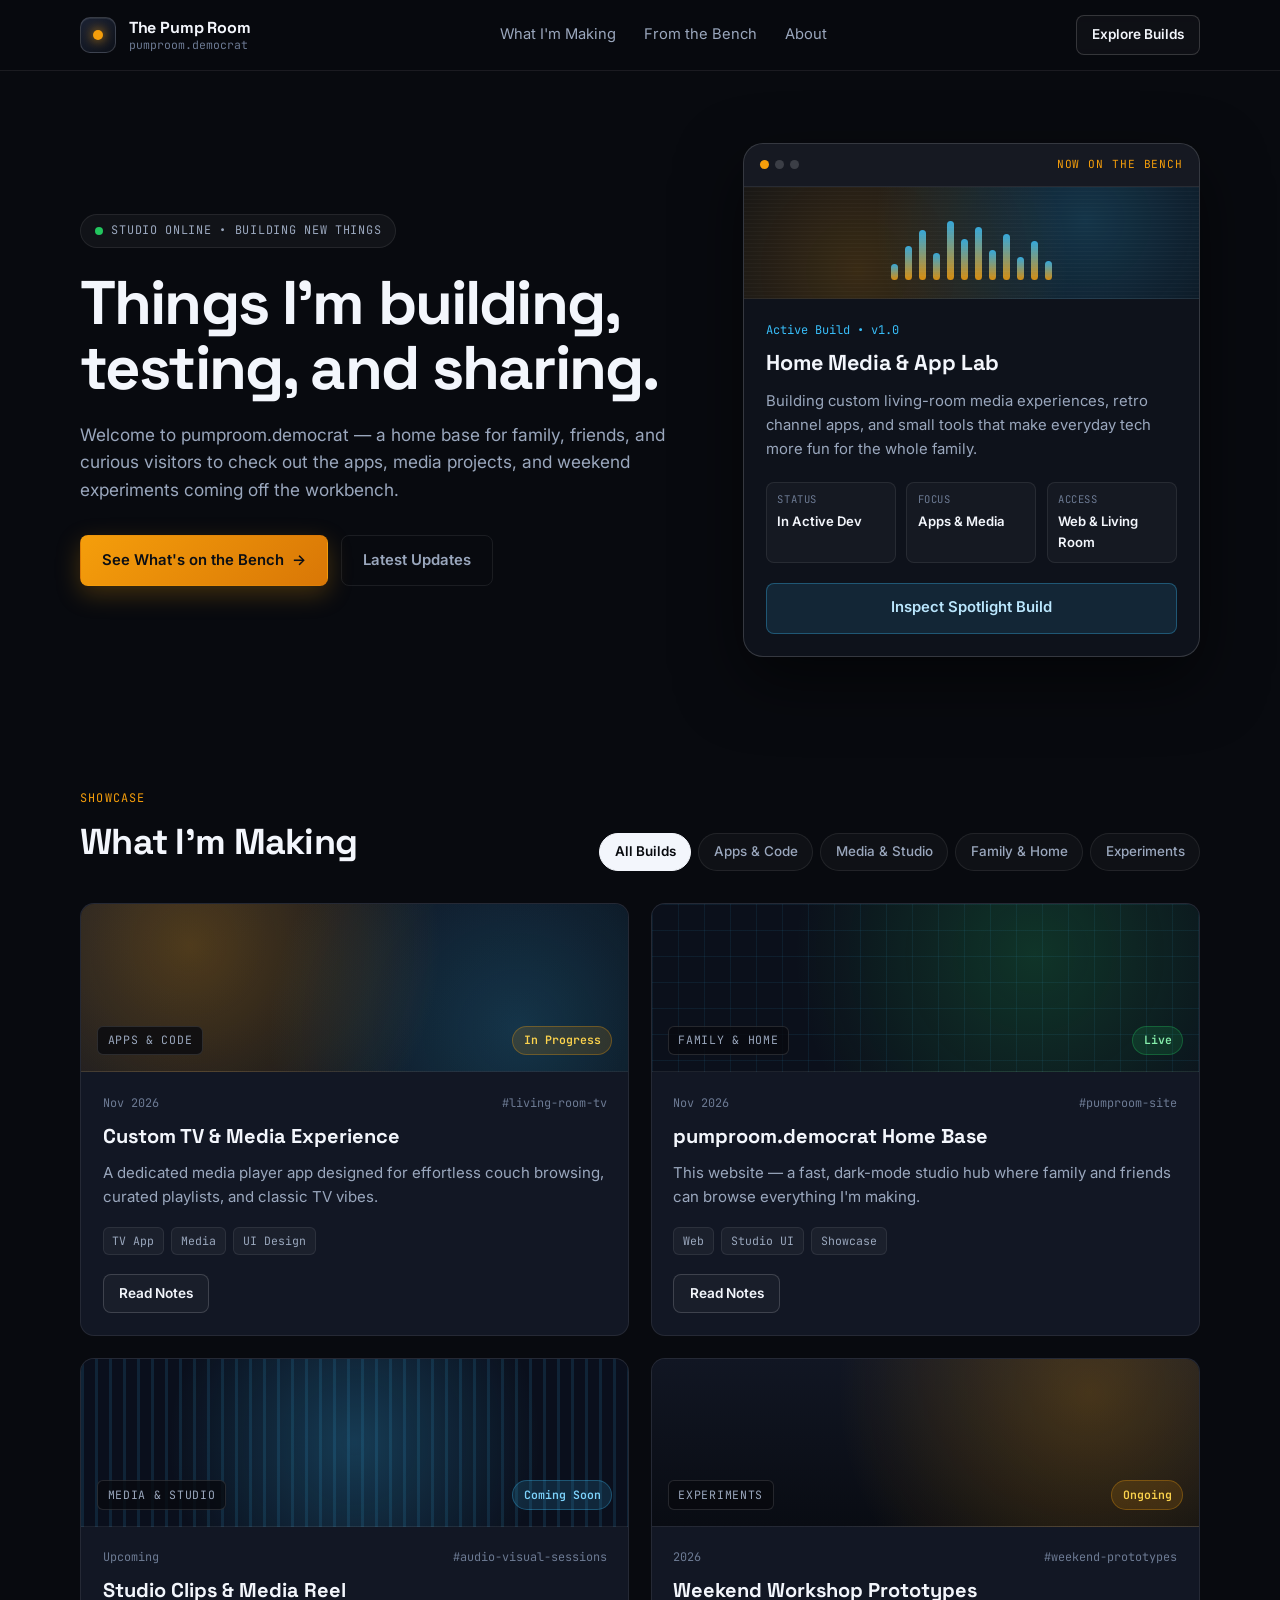
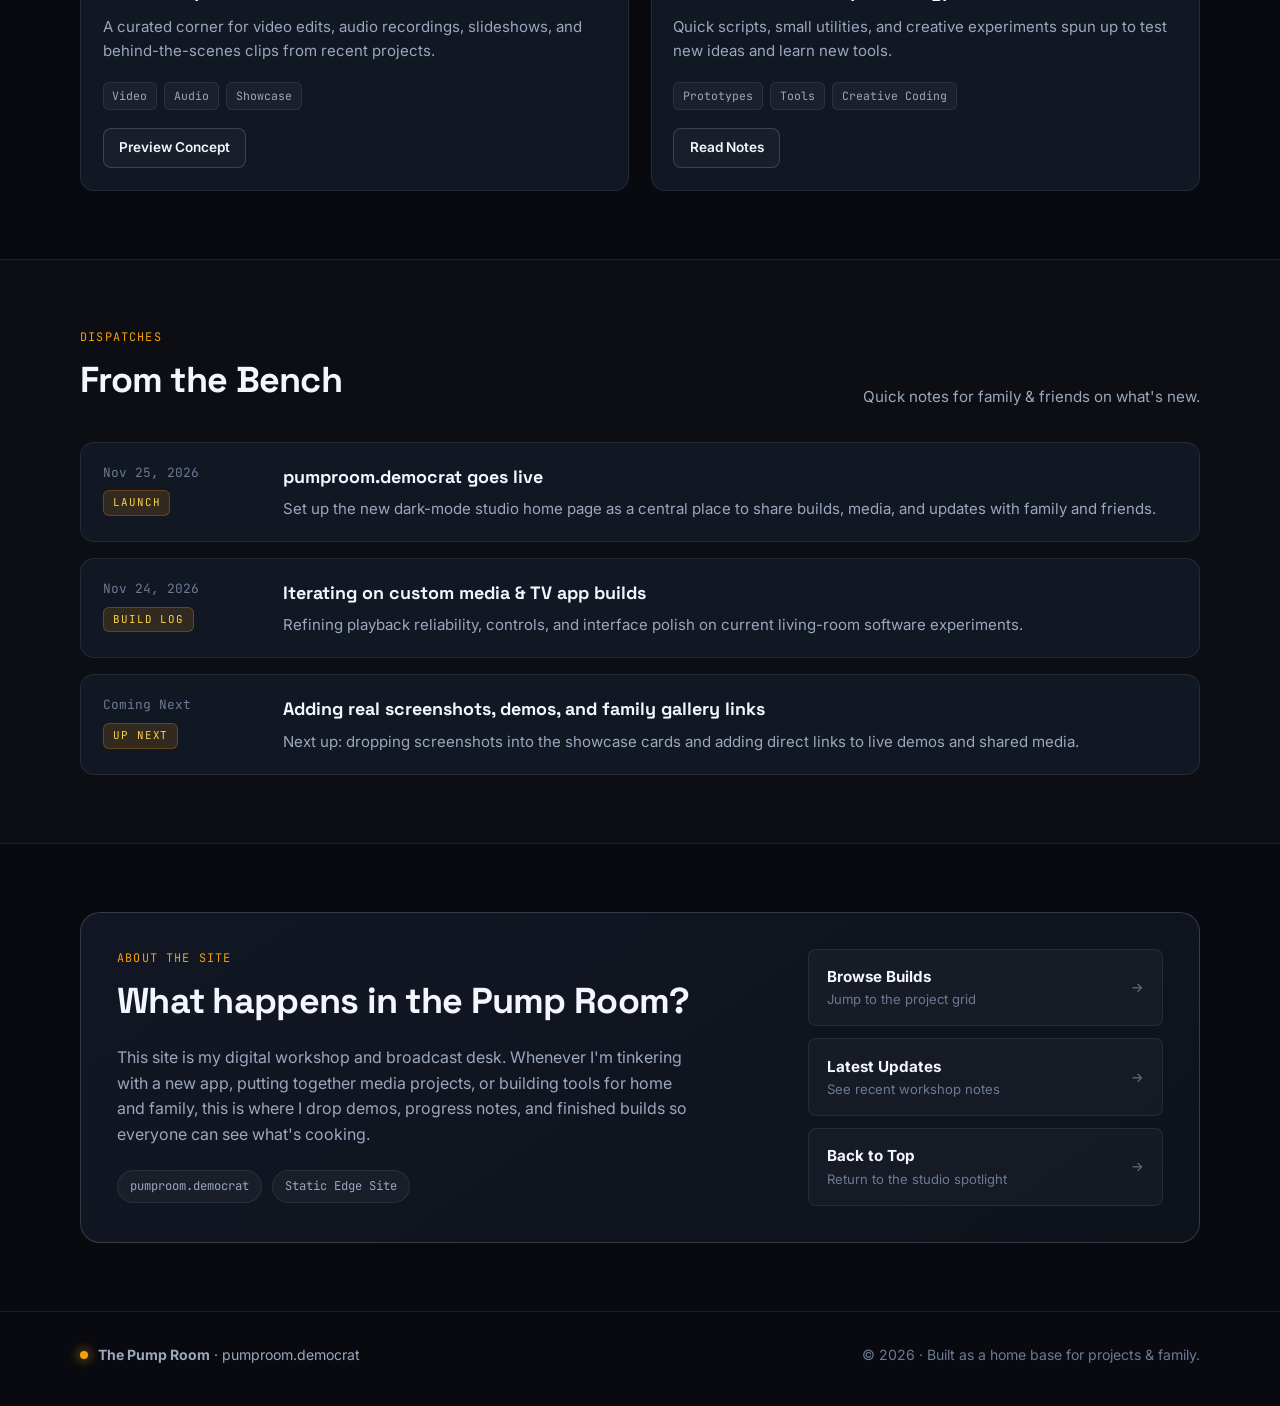
==== index.html @ ece911df "Initial Pump Room studio homepage" ====
<!DOCTYPE html>
<html lang="en">
<head>
  <meta charset="UTF-8" />
  <meta name="viewport" content="width=device-width, initial-scale=1.0" />
  <title>The Pump Room — pumproom.democrat</title>
  <meta
    name="description"
    content="Welcome to pumproom.democrat — a dark-mode studio hub for family, friends, and visitors to see the apps, media, and projects I'm building."
  />
  <meta property="og:title" content="The Pump Room — pumproom.democrat" />
  <meta
    property="og:description"
    content="Things I'm building, testing, and sharing — apps, media, and experiments off the workbench."
  />
  <meta property="og:type" content="website" />
  <meta property="og:url" content="https://pumproom.democrat" />
  <meta name="theme-color" content="#090b10" />
  <link rel="icon" type="image/svg+xml" href="./favicon.svg" />
  <link rel="preconnect" href="https://fonts.googleapis.com" />
  <link rel="preconnect" href="https://fonts.gstatic.com" crossorigin />
  <link
    href="https://fonts.googleapis.com/css2?family=Inter:wght@400;500;600;700&family=JetBrains+Mono:wght@400;500;600&family=Space+Grotesk:wght@500;600;700&display=swap"
    rel="stylesheet"
  />
  <link rel="stylesheet" href="./styles.css" />
</head>
<body>
  <!-- Subtle ambient studio lighting -->
  <div class="studio-backdrop" aria-hidden="true">
    <div class="glow glow-amber"></div>
    <div class="glow glow-cyan"></div>
    <div class="grid-overlay"></div>
  </div>

  <!-- Top Navigation -->
  <header class="site-header">
    <div class="container nav-inner">
      <a href="#top" class="brand-lockup" aria-label="The Pump Room Home">
        <span class="brand-mark" aria-hidden="true">
          <span class="live-dot"></span>
        </span>
        <span class="brand-text">
          <span class="brand-name" id="nav-brand-name">The Pump Room</span>
          <span class="brand-domain" id="nav-brand-domain">pumproom.democrat</span>
        </span>
      </a>

      <nav class="nav-links" aria-label="Primary Navigation">
        <a href="#work">What I'm Making</a>
        <a href="#updates">From the Bench</a>
        <a href="#about">About</a>
      </nav>

      <a href="#work" class="btn btn-sm btn-outline nav-cta">Explore Builds</a>
    </div>
  </header>

  <main id="top">
    <!-- Hero Section -->
    <section class="hero">
      <div class="container hero-grid">
        <div class="hero-copy">
          <div class="status-pill">
            <span class="pulse-dot" aria-hidden="true"></span>
            <span id="hero-status">STUDIO ONLINE • BUILDING NEW THINGS</span>
          </div>

          <h1 class="hero-title" id="hero-title">
            Things I'm building, testing, and sharing.
          </h1>

          <p class="hero-description" id="hero-description">
            Welcome to pumproom.democrat — a home base for family, friends, and curious visitors
            to check out the apps, media projects, and weekend experiments coming off the workbench.
          </p>

          <div class="hero-actions">
            <a href="#work" class="btn btn-primary">
              <span>See What's on the Bench</span>
              <span aria-hidden="true">→</span>
            </a>
            <a href="#updates" class="btn btn-ghost">Latest Updates</a>
          </div>
        </div>

        <!-- Studio Monitor Spotlight Card -->
        <aside class="studio-monitor" aria-label="Featured Project Spotlight">
          <div class="monitor-bar">
            <div class="monitor-lights" aria-hidden="true">
              <span></span><span></span><span></span>
            </div>
            <span class="monitor-badge" id="featured-badge">NOW ON THE BENCH</span>
          </div>

          <div class="monitor-screen">
            <div class="screen-visual" aria-hidden="true">
              <div class="eq-bars">
                <span></span><span></span><span></span><span></span>
                <span></span><span></span><span></span><span></span>
                <span></span><span></span><span></span><span></span>
              </div>
              <div class="scanline"></div>
            </div>

            <div class="monitor-body">
              <p class="monitor-kicker" id="featured-subtitle">Active Build • v1.0</p>
              <h2 class="monitor-title" id="featured-title">Home Media &amp; App Lab</h2>
              <p class="monitor-summary" id="featured-summary">
                Building custom living-room media experiences, retro channel apps, and small tools
                that make everyday tech more fun for the whole family.
              </p>

              <dl class="monitor-metrics" id="featured-metrics"></dl>

              <button type="button" class="btn btn-secondary btn-full" id="featured-open-btn">
                Inspect Spotlight Build
              </button>
            </div>
          </div>
        </aside>
      </div>
    </section>

    <!-- Showcase / Projects Section -->
    <section id="work" class="section">
      <div class="container">
        <div class="section-header">
          <div>
            <p class="section-kicker">SHOWCASE</p>
            <h2 class="section-title">What I'm Making</h2>
          </div>
          <div class="filter-bar" id="category-filters" role="tablist" aria-label="Filter projects by category"></div>
        </div>

        <div class="projects-grid" id="projects-grid" aria-live="polite"></div>
      </div>
    </section>

    <!-- Studio Updates / Broadcast Log -->
    <section id="updates" class="section section-alt">
      <div class="container">
        <div class="section-header">
          <div>
            <p class="section-kicker">DISPATCHES</p>
            <h2 class="section-title">From the Bench</h2>
          </div>
          <p class="section-subcopy">Quick notes for family &amp; friends on what's new.</p>
        </div>

        <div class="updates-list" id="updates-list"></div>
      </div>
    </section>

    <!-- About & Connect Section -->
    <section id="about" class="section">
      <div class="container">
        <div class="about-panel">
          <div class="about-copy">
            <p class="section-kicker">ABOUT THE SITE</p>
            <h2 class="section-title" id="about-heading">What happens in the Pump Room?</h2>
            <p class="about-text" id="about-copy"></p>
            <div class="about-meta">
              <span class="meta-chip" id="about-domain-chip">pumproom.democrat</span>
              <span class="meta-chip" id="about-host-chip">Static Edge Site</span>
            </div>
          </div>

          <div class="about-links" id="about-links"></div>
        </div>
      </div>
    </section>
  </main>

  <!-- Footer -->
  <footer class="site-footer">
    <div class="container footer-inner">
      <div class="footer-brand">
        <span class="live-dot live-dot-sm" aria-hidden="true"></span>
        <span><strong id="footer-brand">The Pump Room</strong> · <span id="footer-domain">pumproom.democrat</span></span>
      </div>
      <p class="footer-note">
        © <span id="current-year">2026</span> · Built as a home base for projects &amp; family.
      </p>
    </div>
  </footer>

  <!-- Project Detail Modal -->
  <div class="modal-backdrop" id="project-modal" hidden>
    <div class="modal-dialog" role="dialog" aria-modal="true" aria-labelledby="modal-title">
      <div class="modal-header">
        <div>
          <span class="modal-category" id="modal-category"></span>
          <h3 class="modal-title" id="modal-title"></h3>
        </div>
        <button type="button" class="modal-close" id="modal-close" aria-label="Close details">
          ✕
        </button>
      </div>
      <div class="modal-visual" id="modal-visual"></div>
      <div class="modal-body">
        <div class="modal-meta-row">
          <span class="status-badge" id="modal-status"></span>
          <span class="modal-date" id="modal-date"></span>
        </div>
        <p class="modal-summary" id="modal-summary"></p>
        <p class="modal-details" id="modal-details"></p>
        <div class="tag-row" id="modal-tags"></div>
        <div class="modal-actions" id="modal-actions"></div>
      </div>
    </div>
  </div>

  <script src="./content.js"></script>
  <script src="./app.js"></script>
</body>
</html>
---- styles.css ----
/* ==========================================================================
   The Pump Room — Dark-Mode Studio & Broadcast Theme
   ========================================================================== */

:root {
  --bg: #080a0f;
  --bg-elevated: #0e121b;
  --bg-card: #121724;
  --bg-card-hover: #171e2f;
  --border: rgba(255, 255, 255, 0.08);
  --border-strong: rgba(255, 255, 255, 0.16);

  --text: #f3f6fc;
  --text-muted: #9aa7bd;
  --text-soft: #6c7a93;

  --amber: #f59e0b;
  --amber-soft: rgba(245, 158, 11, 0.14);
  --cyan: #38bdf8;
  --cyan-soft: rgba(56, 189, 248, 0.14);
  --green: #22c55e;
  --green-soft: rgba(34, 197, 94, 0.14);
  --red: #ef4444;

  --font-display: "Space Grotesk", system-ui, -apple-system, sans-serif;
  --font-body: "Inter", system-ui, -apple-system, sans-serif;
  --font-mono: "JetBrains Mono", ui-monospace, SFMono-Regular, monospace;

  --radius-sm: 8px;
  --radius-md: 14px;
  --radius-lg: 20px;
  --shadow-lg: 0 24px 64px rgba(0, 0, 0, 0.55);
  --container: 1120px;
}

*,
*::before,
*::after {
  box-sizing: border-box;
}

html {
  scroll-behavior: smooth;
  background-color: var(--bg);
  color: var(--text);
}

body {
  margin: 0;
  font-family: var(--font-body);
  font-size: 16px;
  line-height: 1.6;
  background-color: var(--bg);
  color: var(--text);
  overflow-x: hidden;
  -webkit-font-smoothing: antialiased;
}

img {
  max-width: 100%;
  display: block;
}

a {
  color: inherit;
  text-decoration: none;
}

button {
  font: inherit;
  color: inherit;
}

/* Ambient Studio Backdrop */
.studio-backdrop {
  position: fixed;
  inset: 0;
  pointer-events: none;
  z-index: -1;
  overflow: hidden;
}

.glow {
  position: absolute;
  border-radius: 50%;
  filter: blur(110px);
  opacity: 0.22;
}

.glow-amber {
  width: 520px;
  height: 520px;
  top: -160px;
  right: -120px;
  background: radial-gradient(circle, var(--amber), transparent 70%);
}

.glow-cyan {
  width: 480px;
  height: 480px;
  top: 260px;
  left: -180px;
  background: radial-gradient(circle, var(--cyan), transparent 70%);
  opacity: 0.16;
}

.grid-overlay {
  position: absolute;
  inset: 0;
  background-image:
    linear-gradient(rgba(255, 255, 255, 0.025) 1px, transparent 1px),
    linear-gradient(90deg, rgba(255, 255, 255, 0.025) 1px, transparent 1px);
  background-size: 48px 48px;
  mask-image: radial-gradient(ellipse 80% 60% at 50% 10%, #000 40%, transparent 100%);
}

/* Layout */
.container {
  width: min(100% - 2rem, var(--container));
  margin-inline: auto;
}

/* Header */
.site-header {
  position: sticky;
  top: 0;
  z-index: 40;
  background: rgba(8, 10, 15, 0.78);
  backdrop-filter: blur(14px);
  border-bottom: 1px solid var(--border);
}

.nav-inner {
  display: flex;
  align-items: center;
  justify-content: space-between;
  gap: 1.25rem;
  min-height: 70px;
}

.brand-lockup {
  display: inline-flex;
  align-items: center;
  gap: 0.8rem;
}

.brand-mark {
  width: 36px;
  height: 36px;
  border-radius: 10px;
  background: linear-gradient(145deg, #1b2234, #0d111a);
  border: 1px solid var(--border-strong);
  display: grid;
  place-items: center;
  box-shadow: inset 0 1px 0 rgba(255, 255, 255, 0.08);
}

.live-dot {
  width: 10px;
  height: 10px;
  border-radius: 50%;
  background: var(--amber);
  box-shadow: 0 0 12px var(--amber);
}

.live-dot-sm {
  width: 8px;
  height: 8px;
}

.brand-text {
  display: flex;
  flex-direction: column;
  line-height: 1.15;
}

.brand-name {
  font-family: var(--font-display);
  font-weight: 700;
  font-size: 1rem;
  letter-spacing: -0.01em;
}

.brand-domain {
  font-family: var(--font-mono);
  font-size: 0.72rem;
  color: var(--text-soft);
}

.nav-links {
  display: flex;
  align-items: center;
  gap: 1.75rem;
  font-size: 0.92rem;
  color: var(--text-muted);
}

.nav-links a {
  transition: color 0.18s ease;
}

.nav-links a:hover,
.nav-links a:focus-visible {
  color: var(--text);
}

/* Buttons */
.btn {
  display: inline-flex;
  align-items: center;
  justify-content: center;
  gap: 0.5rem;
  padding: 0.78rem 1.3rem;
  border-radius: var(--radius-sm);
  font-weight: 600;
  font-size: 0.93rem;
  border: 1px solid transparent;
  cursor: pointer;
  transition: transform 0.16s ease, background-color 0.18s ease, border-color 0.18s ease, box-shadow 0.18s ease;
}

.btn:hover {
  transform: translateY(-1px);
}

.btn:focus-visible {
  outline: 2px solid var(--cyan);
  outline-offset: 2px;
}

.btn-sm {
  padding: 0.5rem 0.95rem;
  font-size: 0.85rem;
}

.btn-full {
  width: 100%;
}

.btn-primary {
  background: linear-gradient(135deg, #f59e0b, #d97706);
  color: #0b0e14;
  box-shadow: 0 8px 24px rgba(245, 158, 11, 0.25);
}

.btn-primary:hover {
  box-shadow: 0 10px 28px rgba(245, 158, 11, 0.36);
}

.btn-secondary {
  background: rgba(56, 189, 248, 0.12);
  border-color: rgba(56, 189, 248, 0.32);
  color: #bae6fd;
}

.btn-secondary:hover {
  background: rgba(56, 189, 248, 0.2);
}

.btn-outline {
  background: rgba(255, 255, 255, 0.03);
  border-color: var(--border-strong);
  color: var(--text);
}

.btn-outline:hover {
  background: rgba(255, 255, 255, 0.08);
}

.btn-ghost {
  background: transparent;
  border-color: var(--border);
  color: var(--text-muted);
}

.btn-ghost:hover {
  color: var(--text);
  border-color: var(--border-strong);
}

/* Hero Section */
.hero {
  padding: 4.5rem 0 4rem;
}

.hero-grid {
  display: grid;
  grid-template-columns: minmax(0, 1.15fr) minmax(0, 0.85fr);
  gap: 2.75rem;
  align-items: center;
}

.status-pill {
  display: inline-flex;
  align-items: center;
  gap: 0.55rem;
  padding: 0.4rem 0.85rem;
  border-radius: 999px;
  background: rgba(255, 255, 255, 0.04);
  border: 1px solid var(--border);
  font-family: var(--font-mono);
  font-size: 0.74rem;
  letter-spacing: 0.06em;
  color: var(--text-muted);
  margin-bottom: 1.4rem;
}

.pulse-dot {
  width: 8px;
  height: 8px;
  border-radius: 50%;
  background: var(--green);
  box-shadow: 0 0 0 0 rgba(34, 197, 94, 0.65);
  animation: pulse 2.2s infinite;
}

@keyframes pulse {
  0% { box-shadow: 0 0 0 0 rgba(34, 197, 94, 0.65); }
  70% { box-shadow: 0 0 0 8px rgba(34, 197, 94, 0); }
  100% { box-shadow: 0 0 0 0 rgba(34, 197, 94, 0); }
}

.hero-title {
  font-family: var(--font-display);
  font-size: clamp(2.4rem, 5vw, 3.85rem);
  line-height: 1.06;
  letter-spacing: -0.03em;
  margin: 0 0 1.25rem;
}

.hero-description {
  font-size: 1.08rem;
  color: var(--text-muted);
  max-width: 54ch;
  margin: 0 0 2rem;
}

.hero-actions {
  display: flex;
  flex-wrap: wrap;
  gap: 0.85rem;
}

/* Studio Monitor Card */
.studio-monitor {
  background: var(--bg-elevated);
  border: 1px solid var(--border-strong);
  border-radius: var(--radius-lg);
  overflow: hidden;
  box-shadow: var(--shadow-lg);
}

.monitor-bar {
  display: flex;
  align-items: center;
  justify-content: space-between;
  padding: 0.75rem 1rem;
  background: rgba(255, 255, 255, 0.03);
  border-bottom: 1px solid var(--border);
}

.monitor-lights {
  display: flex;
  gap: 0.4rem;
}

.monitor-lights span {
  width: 9px;
  height: 9px;
  border-radius: 50%;
  background: rgba(255, 255, 255, 0.16);
}

.monitor-lights span:first-child {
  background: var(--amber);
}

.monitor-badge {
  font-family: var(--font-mono);
  font-size: 0.7rem;
  letter-spacing: 0.08em;
  color: var(--amber);
}

.screen-visual {
  position: relative;
  height: 112px;
  background:
    radial-gradient(circle at 75% 30%, rgba(56, 189, 248, 0.22), transparent 60%),
    radial-gradient(circle at 25% 75%, rgba(245, 158, 11, 0.2), transparent 60%),
    #0a0e17;
  border-bottom: 1px solid var(--border);
  display: flex;
  align-items: flex-end;
  justify-content: center;
  padding: 1.1rem 1.5rem;
  overflow: hidden;
}

.eq-bars {
  display: flex;
  align-items: flex-end;
  gap: 7px;
  height: 64px;
}

.eq-bars span {
  width: 7px;
  border-radius: 999px;
  background: linear-gradient(to top, var(--amber), var(--cyan));
  opacity: 0.85;
  animation: eq-bounce 1.8s ease-in-out infinite alternate;
}

.eq-bars span:nth-child(1) { height: 26%; animation-delay: 0.05s; }
.eq-bars span:nth-child(2) { height: 54%; animation-delay: 0.2s; }
.eq-bars span:nth-child(3) { height: 78%; animation-delay: 0.35s; }
.eq-bars span:nth-child(4) { height: 42%; animation-delay: 0.1s; }
.eq-bars span:nth-child(5) { height: 92%; animation-delay: 0.45s; }
.eq-bars span:nth-child(6) { height: 64%; animation-delay: 0.25s; }
.eq-bars span:nth-child(7) { height: 84%; animation-delay: 0.15s; }
.eq-bars span:nth-child(8) { height: 48%; animation-delay: 0.4s; }
.eq-bars span:nth-child(9) { height: 72%; animation-delay: 0.3s; }
.eq-bars span:nth-child(10) { height: 36%; animation-delay: 0.55s; }
.eq-bars span:nth-child(11) { height: 62%; animation-delay: 0.12s; }
.eq-bars span:nth-child(12) { height: 30%; animation-delay: 0.28s; }

@keyframes eq-bounce {
  from { transform: scaleY(0.45); opacity: 0.6; }
  to { transform: scaleY(1); opacity: 0.95; }
}

.scanline {
  position: absolute;
  inset: 0;
  background: repeating-linear-gradient(
    to bottom,
    rgba(255, 255, 255, 0.025) 0,
    rgba(255, 255, 255, 0.025) 1px,
    transparent 1px,
    transparent 4px
  );
  pointer-events: none;
}

.monitor-body {
  padding: 1.4rem;
}

.monitor-kicker {
  font-family: var(--font-mono);
  font-size: 0.75rem;
  color: var(--cyan);
  margin: 0 0 0.35rem;
}

.monitor-title {
  font-family: var(--font-display);
  font-size: 1.35rem;
  margin: 0 0 0.6rem;
}

.monitor-summary {
  font-size: 0.93rem;
  color: var(--text-muted);
  margin: 0 0 1.25rem;
}

.monitor-metrics {
  display: grid;
  grid-template-columns: repeat(3, minmax(0, 1fr));
  gap: 0.65rem;
  margin: 0 0 1.25rem;
}

.metric-box {
  background: rgba(255, 255, 255, 0.03);
  border: 1px solid var(--border);
  border-radius: var(--radius-sm);
  padding: 0.55rem 0.65rem;
}

.metric-box dt {
  font-family: var(--font-mono);
  font-size: 0.66rem;
  text-transform: uppercase;
  letter-spacing: 0.05em;
  color: var(--text-soft);
}

.metric-box dd {
  margin: 0.18rem 0 0;
  font-size: 0.82rem;
  font-weight: 600;
  color: var(--text);
}

/* Sections */
.section {
  padding: 4.25rem 0;
}

.section-alt {
  background: rgba(255, 255, 255, 0.015);
  border-top: 1px solid var(--border);
  border-bottom: 1px solid var(--border);
}

.section-header {
  display: flex;
  flex-wrap: wrap;
  align-items: flex-end;
  justify-content: space-between;
  gap: 1.25rem;
  margin-bottom: 2rem;
}

.section-kicker {
  font-family: var(--font-mono);
  font-size: 0.74rem;
  letter-spacing: 0.1em;
  color: var(--amber);
  margin: 0 0 0.35rem;
}

.section-title {
  font-family: var(--font-display);
  font-size: clamp(1.65rem, 3vw, 2.25rem);
  letter-spacing: -0.02em;
  margin: 0;
}

.section-subcopy {
  margin: 0;
  color: var(--text-muted);
  font-size: 0.95rem;
}

/* Filter Bar */
.filter-bar {
  display: flex;
  flex-wrap: wrap;
  gap: 0.45rem;
}

.filter-btn {
  background: rgba(255, 255, 255, 0.03);
  border: 1px solid var(--border);
  color: var(--text-muted);
  padding: 0.46rem 0.9rem;
  border-radius: 999px;
  font-size: 0.84rem;
  font-weight: 500;
  cursor: pointer;
  transition: all 0.16s ease;
}

.filter-btn:hover {
  color: var(--text);
  border-color: var(--border-strong);
}

.filter-btn.is-active {
  background: var(--text);
  color: var(--bg);
  border-color: var(--text);
  font-weight: 600;
}

/* Showcase Cards */
.projects-grid {
  display: grid;
  grid-template-columns: repeat(2, minmax(0, 1fr));
  gap: 1.35rem;
}

.project-card {
  background: var(--bg-card);
  border: 1px solid var(--border);
  border-radius: var(--radius-md);
  overflow: hidden;
  display: flex;
  flex-direction: column;
  transition: transform 0.2s ease, border-color 0.2s ease, background-color 0.2s ease;
}

.project-card:hover {
  transform: translateY(-3px);
  border-color: var(--border-strong);
  background: var(--bg-card-hover);
}

.card-visual {
  position: relative;
  height: 168px;
  border-bottom: 1px solid var(--border);
  overflow: hidden;
  display: flex;
  align-items: flex-end;
  justify-content: space-between;
  padding: 1rem;
  background-color: #0b0f18;
}

.card-visual img {
  position: absolute;
  inset: 0;
  width: 100%;
  height: 100%;
  object-fit: cover;
}

.card-visual.visual-broadcast {
  background:
    radial-gradient(circle at 20% 25%, rgba(245, 158, 11, 0.28), transparent 55%),
    radial-gradient(circle at 80% 75%, rgba(56, 189, 248, 0.22), transparent 55%),
    linear-gradient(135deg, #101626, #090c14);
}

.card-visual.visual-grid {
  background:
    linear-gradient(rgba(56, 189, 248, 0.08) 1px, transparent 1px),
    linear-gradient(90deg, rgba(56, 189, 248, 0.08) 1px, transparent 1px),
    radial-gradient(circle at 70% 30%, rgba(34, 197, 94, 0.2), transparent 60%),
    #0b101b;
  background-size: 26px 26px, 26px 26px, 100% 100%, 100% 100%;
}

.card-visual.visual-waveform {
  background:
    repeating-linear-gradient(
      90deg,
      rgba(56, 189, 248, 0.12) 0 3px,
      transparent 3px 14px
    ),
    radial-gradient(circle at 50% 50%, rgba(56, 189, 248, 0.25), transparent 65%),
    #0a0f1c;
}

.card-visual.visual-terminal {
  background:
    radial-gradient(circle at 80% 20%, rgba(245, 158, 11, 0.24), transparent 55%),
    linear-gradient(180deg, #111623 0%, #090c13 100%);
}

.visual-label {
  position: relative;
  z-index: 1;
  font-family: var(--font-mono);
  font-size: 0.72rem;
  letter-spacing: 0.06em;
  text-transform: uppercase;
  padding: 0.28rem 0.6rem;
  border-radius: 6px;
  background: rgba(8, 10, 15, 0.78);
  border: 1px solid rgba(255, 255, 255, 0.12);
  color: var(--text-muted);
}

.status-badge {
  position: relative;
  z-index: 1;
  display: inline-flex;
  align-items: center;
  gap: 0.4rem;
  font-family: var(--font-mono);
  font-size: 0.72rem;
  font-weight: 600;
  padding: 0.28rem 0.65rem;
  border-radius: 999px;
}

.status-amber {
  background: var(--amber-soft);
  color: #fcd34d;
  border: 1px solid rgba(245, 158, 11, 0.3);
}

.status-green {
  background: var(--green-soft);
  color: #86efac;
  border: 1px solid rgba(34, 197, 94, 0.3);
}

.status-cyan {
  background: var(--cyan-soft);
  color: #7dd3fc;
  border: 1px solid rgba(56, 189, 248, 0.3);
}

.card-body {
  padding: 1.35rem;
  display: flex;
  flex-direction: column;
  flex: 1;
}

.card-meta {
  display: flex;
  align-items: center;
  justify-content: space-between;
  font-family: var(--font-mono);
  font-size: 0.74rem;
  color: var(--text-soft);
  margin-bottom: 0.45rem;
}

.card-title {
  font-family: var(--font-display);
  font-size: 1.25rem;
  margin: 0 0 0.55rem;
}

.card-summary {
  color: var(--text-muted);
  font-size: 0.94rem;
  margin: 0 0 1.15rem;
  flex: 1;
}

.tag-row {
  display: flex;
  flex-wrap: wrap;
  gap: 0.45rem;
  margin-bottom: 1.15rem;
}

.tag {
  font-family: var(--font-mono);
  font-size: 0.72rem;
  padding: 0.24rem 0.55rem;
  border-radius: 6px;
  background: rgba(255, 255, 255, 0.04);
  border: 1px solid var(--border);
  color: var(--text-muted);
}

.card-actions {
  display: flex;
  flex-wrap: wrap;
  gap: 0.6rem;
}

/* Updates / Broadcast Log */
.updates-list {
  display: grid;
  gap: 1rem;
}

.update-item {
  display: grid;
  grid-template-columns: 160px minmax(0, 1fr);
  gap: 1.25rem;
  padding: 1.25rem 1.4rem;
  background: var(--bg-card);
  border: 1px solid var(--border);
  border-radius: var(--radius-md);
}

.update-meta {
  display: flex;
  flex-direction: column;
  gap: 0.45rem;
  align-items: flex-start;
}

.update-date {
  font-family: var(--font-mono);
  font-size: 0.8rem;
  color: var(--text-soft);
}

.update-tag {
  font-family: var(--font-mono);
  font-size: 0.68rem;
  letter-spacing: 0.08em;
  padding: 0.2rem 0.55rem;
  border-radius: 6px;
  background: var(--amber-soft);
  color: #fcd34d;
  border: 1px solid rgba(245, 158, 11, 0.25);
}

.update-content h3 {
  font-family: var(--font-display);
  font-size: 1.12rem;
  margin: 0 0 0.35rem;
}

.update-content p {
  margin: 0;
  color: var(--text-muted);
  font-size: 0.94rem;
}

/* About Panel */
.about-panel {
  display: grid;
  grid-template-columns: minmax(0, 1.3fr) minmax(0, 0.7fr);
  gap: 2rem;
  padding: 2.25rem;
  background: linear-gradient(145deg, var(--bg-card), var(--bg-elevated));
  border: 1px solid var(--border-strong);
  border-radius: var(--radius-lg);
}

.about-text {
  color: var(--text-muted);
  margin: 0.9rem 0 1.4rem;
  max-width: 58ch;
}

.about-meta {
  display: flex;
  flex-wrap: wrap;
  gap: 0.6rem;
}

.meta-chip {
  font-family: var(--font-mono);
  font-size: 0.76rem;
  padding: 0.35rem 0.75rem;
  border-radius: 999px;
  background: rgba(255, 255, 255, 0.04);
  border: 1px solid var(--border);
  color: var(--text-muted);
}

.about-links {
  display: flex;
  flex-direction: column;
  gap: 0.75rem;
  justify-content: center;
}

.quick-link {
  display: flex;
  align-items: center;
  justify-content: space-between;
  gap: 1rem;
  padding: 0.95rem 1.1rem;
  border-radius: var(--radius-sm);
  background: rgba(255, 255, 255, 0.03);
  border: 1px solid var(--border);
  transition: border-color 0.18s ease, background-color 0.18s ease, transform 0.16s ease;
}

.quick-link:hover {
  border-color: var(--border-strong);
  background: rgba(255, 255, 255, 0.06);
  transform: translateX(3px);
}

.quick-link strong {
  display: block;
  font-size: 0.95rem;
}

.quick-link span {
  display: block;
  font-size: 0.82rem;
  color: var(--text-soft);
}

/* Footer */
.site-footer {
  border-top: 1px solid var(--border);
  padding: 2rem 0 2.5rem;
  color: var(--text-soft);
  font-size: 0.88rem;
}

.footer-inner {
  display: flex;
  flex-wrap: wrap;
  align-items: center;
  justify-content: space-between;
  gap: 1rem;
}

.footer-brand {
  display: inline-flex;
  align-items: center;
  gap: 0.6rem;
  color: var(--text-muted);
}

.footer-note {
  margin: 0;
}

/* Modal */
.modal-backdrop {
  position: fixed;
  inset: 0;
  z-index: 100;
  background: rgba(4, 6, 10, 0.78);
  backdrop-filter: blur(8px);
  display: grid;
  place-items: center;
  padding: 1rem;
}

.modal-backdrop[hidden] {
  display: none;
}

.modal-dialog {
  width: min(100%, 580px);
  max-height: 90vh;
  overflow-y: auto;
  background: var(--bg-elevated);
  border: 1px solid var(--border-strong);
  border-radius: var(--radius-lg);
  box-shadow: var(--shadow-lg);
}

.modal-header {
  display: flex;
  align-items: flex-start;
  justify-content: space-between;
  gap: 1rem;
  padding: 1.25rem 1.4rem;
  border-bottom: 1px solid var(--border);
}

.modal-category {
  font-family: var(--font-mono);
  font-size: 0.72rem;
  letter-spacing: 0.08em;
  text-transform: uppercase;
  color: var(--cyan);
}

.modal-title {
  font-family: var(--font-display);
  font-size: 1.35rem;
  margin: 0.2rem 0 0;
}

.modal-close {
  width: 34px;
  height: 34px;
  border-radius: 8px;
  border: 1px solid var(--border);
  background: rgba(255, 255, 255, 0.04);
  cursor: pointer;
  flex-shrink: 0;
}

.modal-close:hover {
  background: rgba(255, 255, 255, 0.1);
}

.modal-visual {
  height: 180px;
}

.modal-body {
  padding: 1.4rem;
}

.modal-meta-row {
  display: flex;
  align-items: center;
  justify-content: space-between;
  gap: 1rem;
  margin-bottom: 1rem;
}

.modal-date {
  font-family: var(--font-mono);
  font-size: 0.78rem;
  color: var(--text-soft);
}

.modal-summary {
  font-weight: 500;
  margin: 0 0 0.75rem;
}

.modal-details {
  color: var(--text-muted);
  margin: 0 0 1.2rem;
}

.modal-actions {
  display: flex;
  flex-wrap: wrap;
  gap: 0.75rem;
}

/* Responsive */
@media (max-width: 900px) {
  .hero-grid,
  .about-panel {
    grid-template-columns: 1fr;
  }

  .projects-grid {
    grid-template-columns: 1fr;
  }

  .nav-links {
    display: none;
  }
}

@media (max-width: 640px) {
  .hero {
    padding: 3rem 0 2.5rem;
  }

  .update-item {
    grid-template-columns: 1fr;
    gap: 0.7rem;
  }

  .monitor-metrics {
    grid-template-columns: 1fr;
  }

  .about-panel {
    padding: 1.5rem;
  }
}

@media (prefers-reduced-motion: reduce) {
  html {
    scroll-behavior: auto;
  }
  .pulse-dot,
  .eq-bars span {
    animation: none;
  }
}
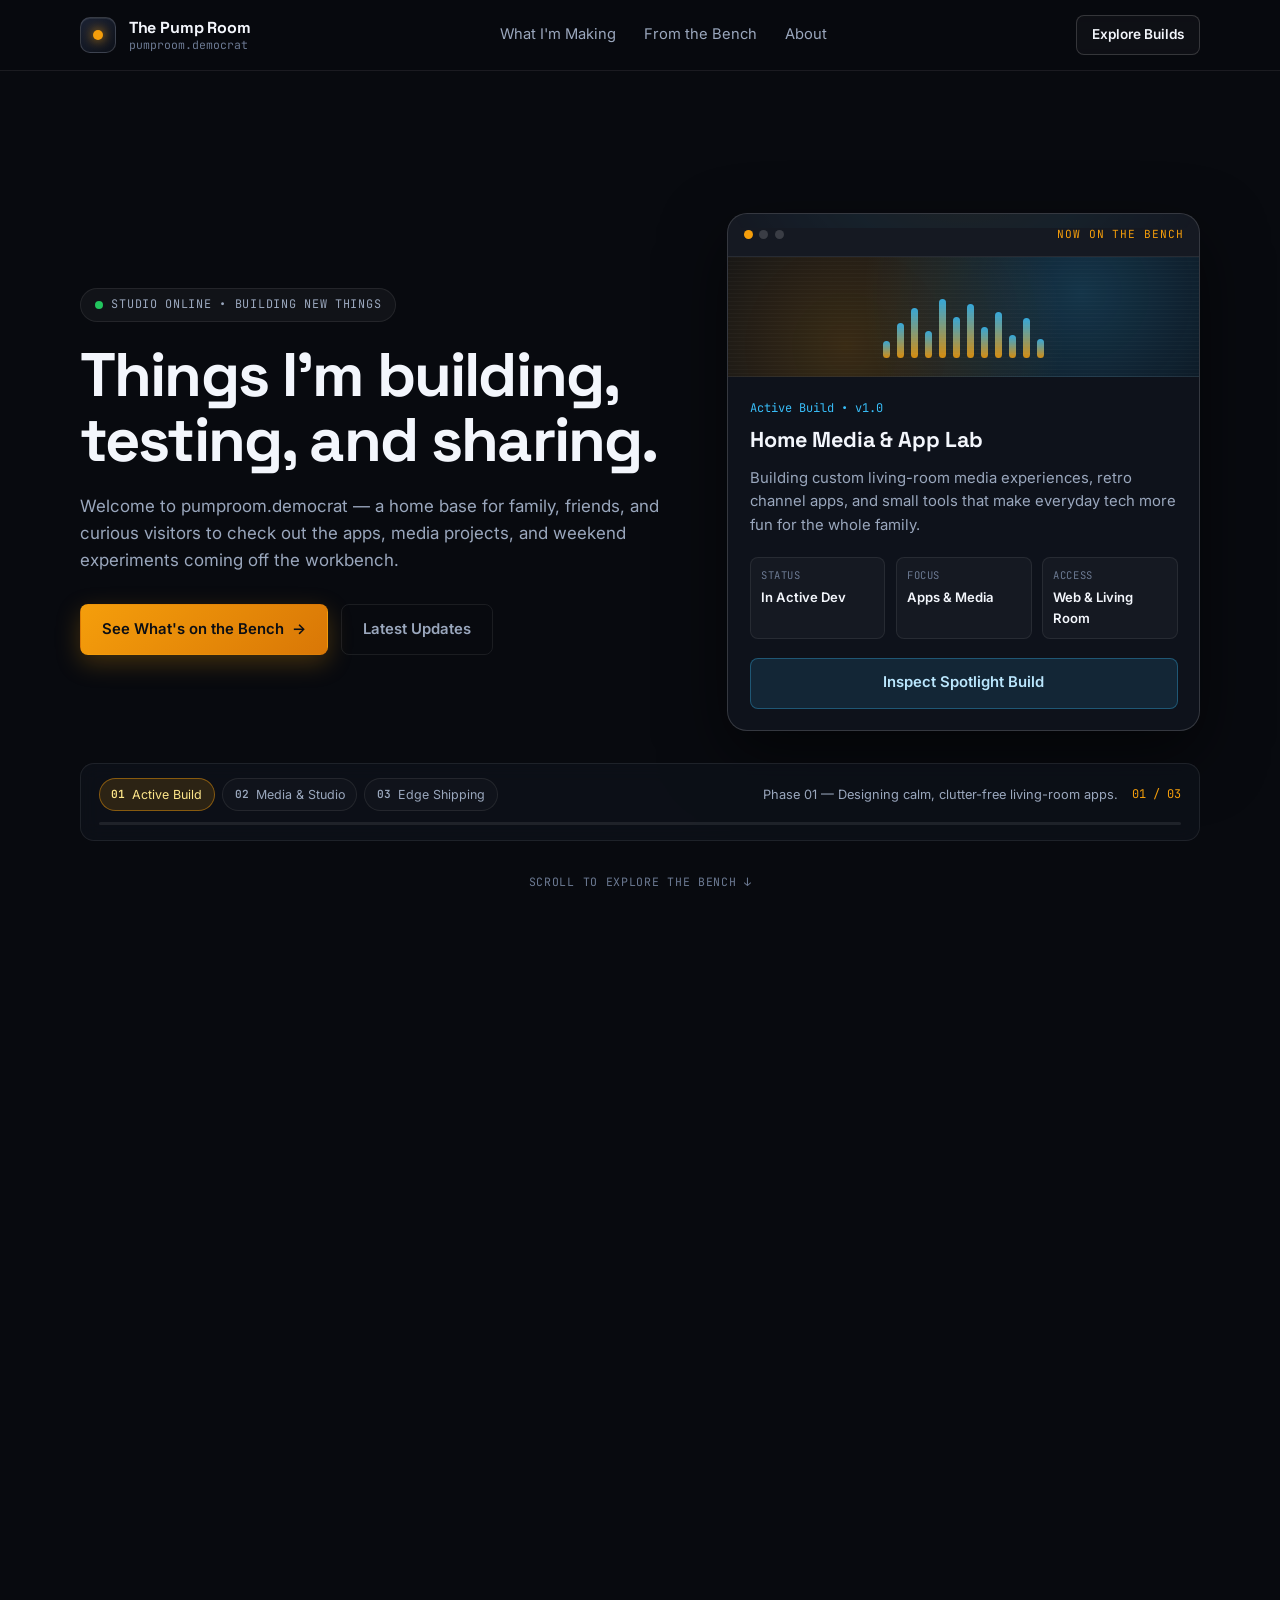
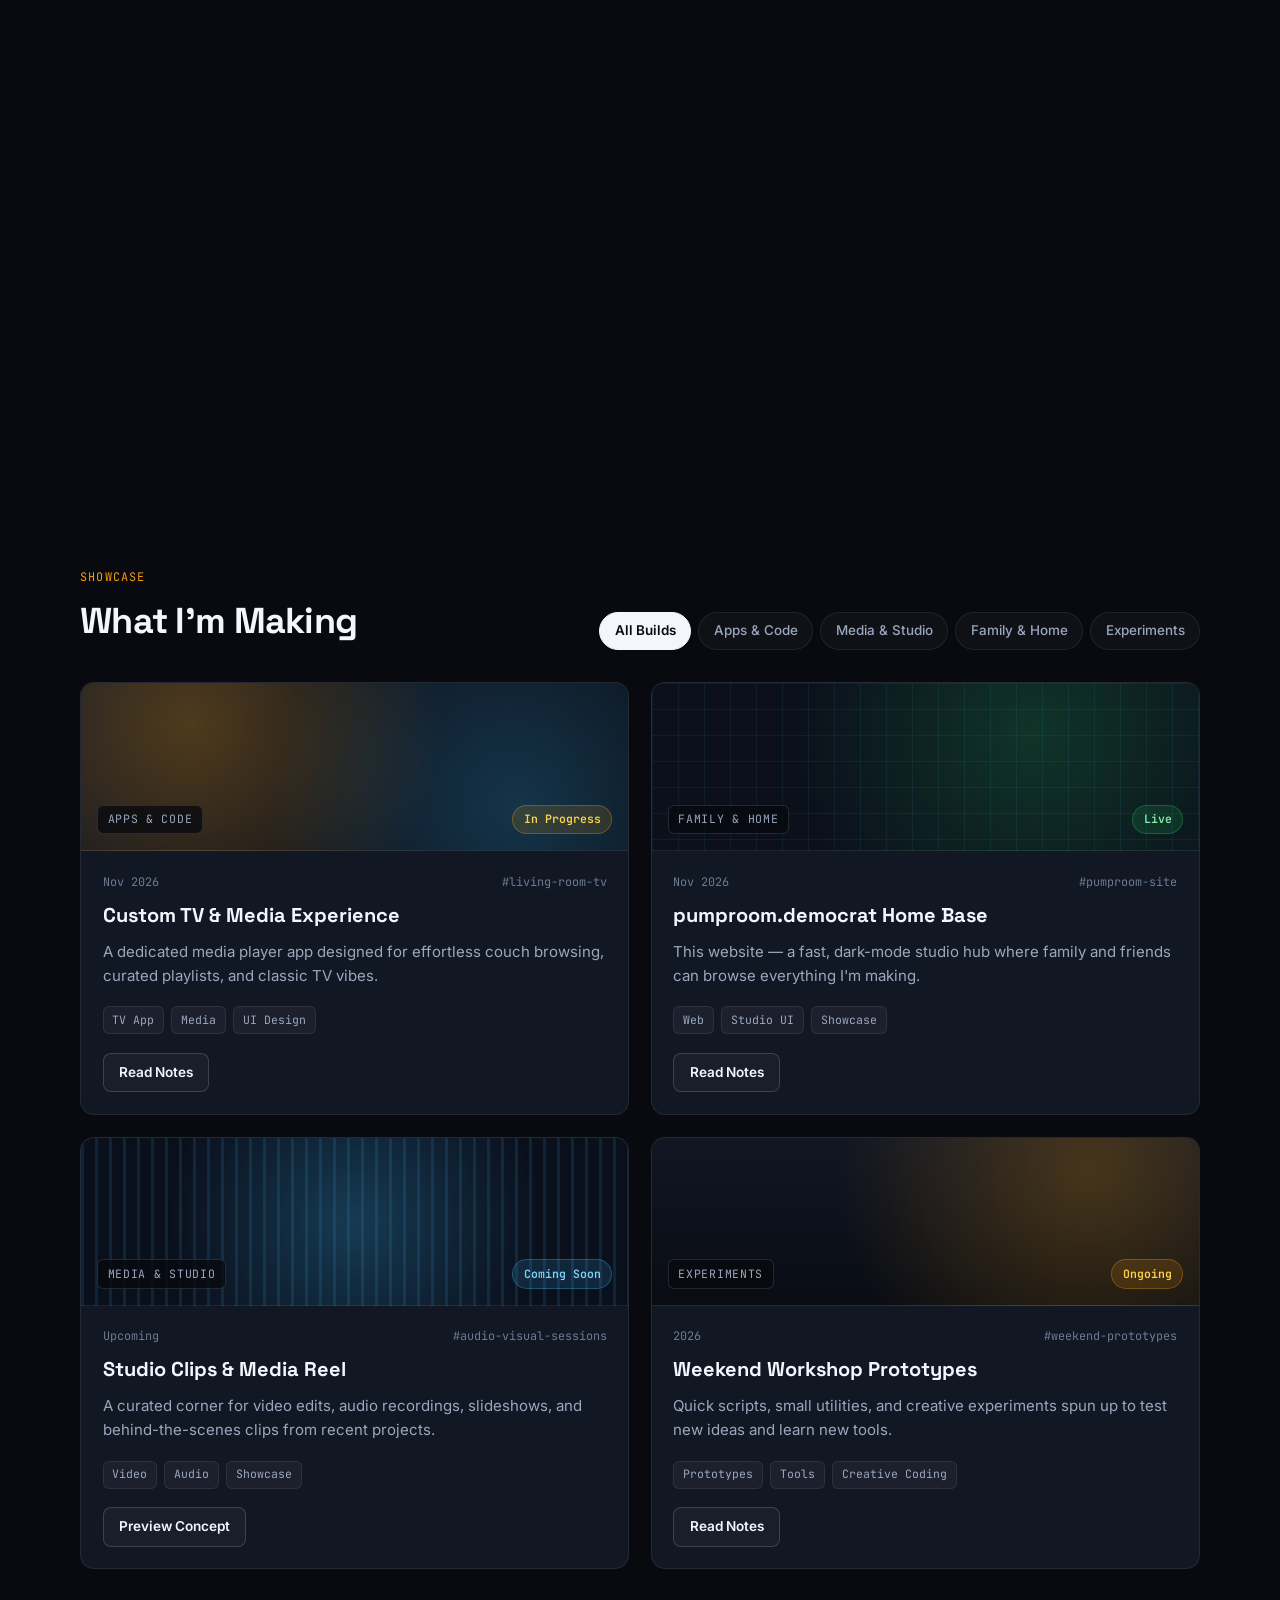
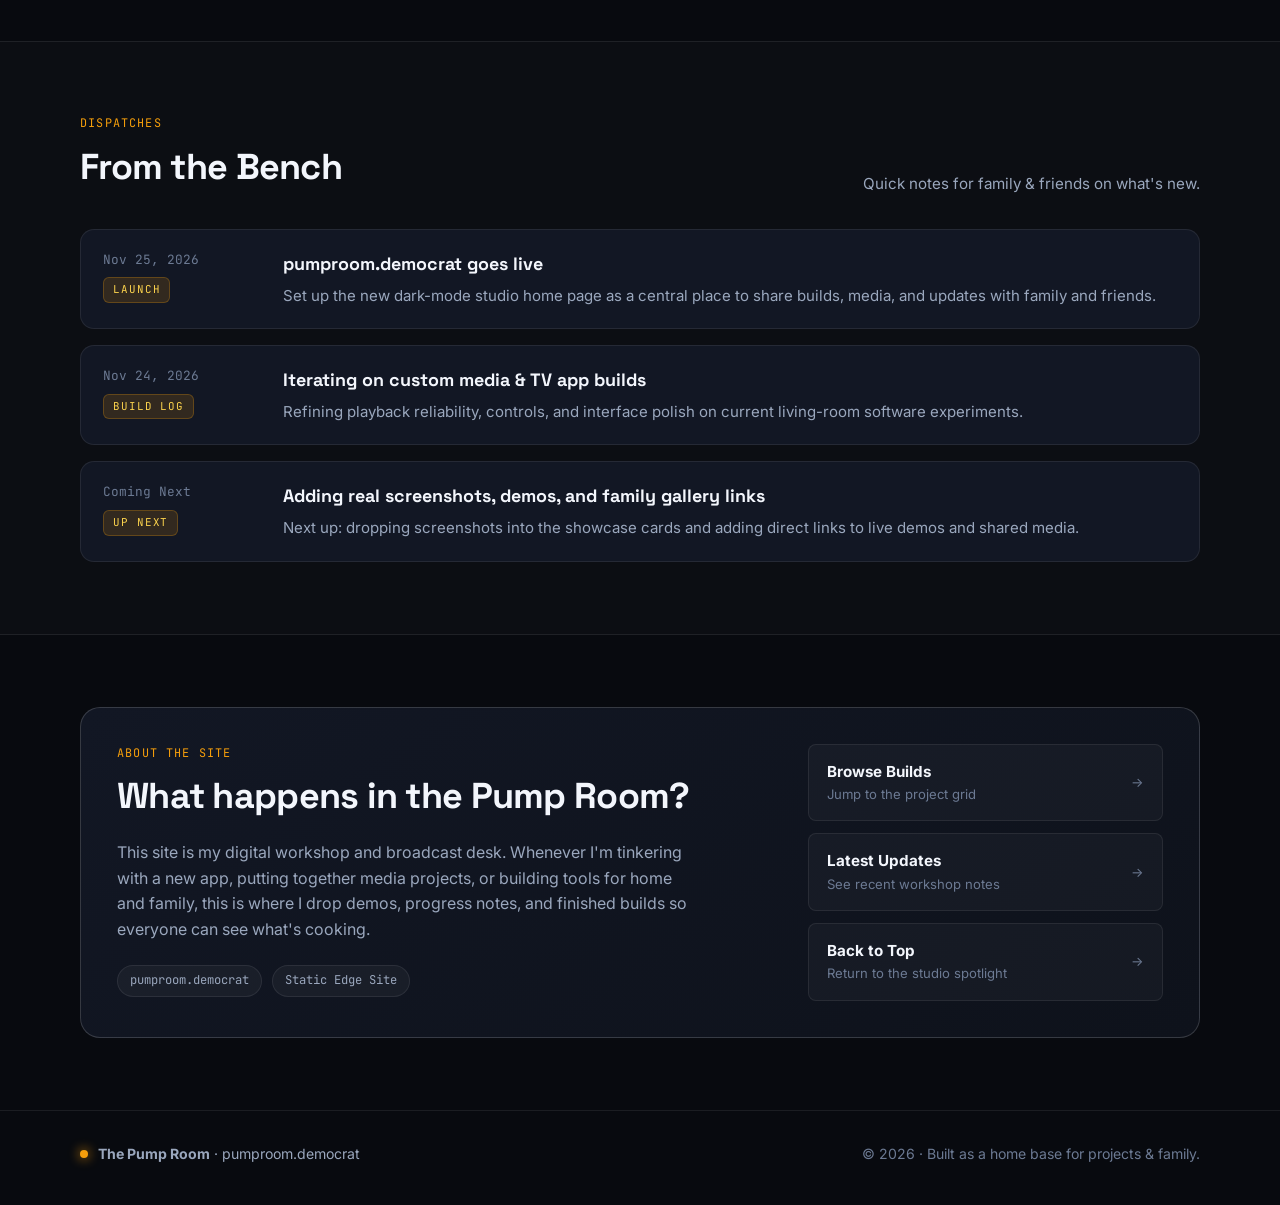
==== commit 0d0c4035: "Upgrade front page to Apple-style scroll-driven showcase" ====
--- a/index.html
+++ b/index.html
@@ -11,11 +11,11 @@
   <meta property="og:title" content="The Pump Room — pumproom.democrat" />
   <meta
     property="og:description"
-    content="Things I'm building, testing, and sharing — apps, media, and experiments off the workbench."
+    content="Things I’m building, testing, and sharing — apps, media, and experiments off the workbench."
   />
   <meta property="og:type" content="website" />
   <meta property="og:url" content="https://pumproom.democrat" />
-  <meta name="theme-color" content="#090b10" />
+  <meta name="theme-color" content="#080a0f" />
   <link rel="icon" type="image/svg+xml" href="./favicon.svg" />
   <link rel="preconnect" href="https://fonts.googleapis.com" />
   <link rel="preconnect" href="https://fonts.gstatic.com" crossorigin />
@@ -57,75 +57,111 @@
   </header>
 
   <main id="top">
-    <!-- Hero Section -->
-    <section class="hero">
-      <div class="container hero-grid">
-        <div class="hero-copy">
-          <div class="status-pill">
-            <span class="pulse-dot" aria-hidden="true"></span>
-            <span id="hero-status">STUDIO ONLINE • BUILDING NEW THINGS</span>
-          </div>
-
-          <h1 class="hero-title" id="hero-title">
-            Things I'm building, testing, and sharing.
-          </h1>
-
-          <p class="hero-description" id="hero-description">
-            Welcome to pumproom.democrat — a home base for family, friends, and curious visitors
-            to check out the apps, media projects, and weekend experiments coming off the workbench.
-          </p>
-
-          <div class="hero-actions">
-            <a href="#work" class="btn btn-primary">
-              <span>See What's on the Bench</span>
-              <span aria-hidden="true">→</span>
-            </a>
-            <a href="#updates" class="btn btn-ghost">Latest Updates</a>
-          </div>
-        </div>
-
-        <!-- Studio Monitor Spotlight Card -->
-        <aside class="studio-monitor" aria-label="Featured Project Spotlight">
-          <div class="monitor-bar">
-            <div class="monitor-lights" aria-hidden="true">
-              <span></span><span></span><span></span>
-            </div>
-            <span class="monitor-badge" id="featured-badge">NOW ON THE BENCH</span>
-          </div>
-
-          <div class="monitor-screen">
-            <div class="screen-visual" aria-hidden="true">
-              <div class="eq-bars">
-                <span></span><span></span><span></span><span></span>
-                <span></span><span></span><span></span><span></span>
-                <span></span><span></span><span></span><span></span>
-              </div>
-              <div class="scanline"></div>
-            </div>
-
-            <div class="monitor-body">
-              <p class="monitor-kicker" id="featured-subtitle">Active Build • v1.0</p>
-              <h2 class="monitor-title" id="featured-title">Home Media &amp; App Lab</h2>
-              <p class="monitor-summary" id="featured-summary">
-                Building custom living-room media experiences, retro channel apps, and small tools
-                that make everyday tech more fun for the whole family.
+    <!-- Apple-Style Sticky Hero & Scroll-Scrubbed Bench Runway -->
+    <section class="hero-runway" id="hero-runway" aria-label="Studio Hero and Active Bench Showcase">
+      <div class="hero-sticky-stage" id="hero-sticky-stage" data-bench-stage="01">
+        <div class="container stage-inner">
+          <div class="hero-grid" id="hero-grid">
+            <div class="hero-copy" id="hero-copy">
+              <div class="status-pill">
+                <span class="pulse-dot" aria-hidden="true"></span>
+                <span id="hero-status">STUDIO ONLINE • BUILDING NEW THINGS</span>
+              </div>
+
+              <h1 class="hero-title" id="hero-title">
+                Things I’m building, testing, and sharing.
+              </h1>
+
+              <p class="hero-description" id="hero-description">
+                Welcome to pumproom.democrat — a home base for family, friends, and curious visitors
+                to check out the apps, media projects, and weekend experiments coming off the workbench.
               </p>
 
-              <dl class="monitor-metrics" id="featured-metrics"></dl>
-
-              <button type="button" class="btn btn-secondary btn-full" id="featured-open-btn">
-                Inspect Spotlight Build
-              </button>
-            </div>
-          </div>
-        </aside>
+              <div class="hero-actions">
+                <a href="#work" class="btn btn-primary">
+                  <span>See What's on the Bench</span>
+                  <span aria-hidden="true">→</span>
+                </a>
+                <a href="#updates" class="btn btn-ghost">Latest Updates</a>
+              </div>
+            </div>
+
+            <!-- Studio Monitor Spotlight Stage -->
+            <aside
+              class="studio-monitor"
+              id="studio-monitor"
+              data-visual-mode="eq"
+              aria-label="Featured Project Spotlight"
+            >
+              <div class="monitor-glow" aria-hidden="true"></div>
+
+              <div class="monitor-bar">
+                <div class="monitor-lights" aria-hidden="true">
+                  <span></span><span></span><span></span>
+                </div>
+                <span class="monitor-badge" id="featured-badge">NOW ON THE BENCH</span>
+              </div>
+
+              <div class="monitor-screen">
+                <div class="screen-visual" aria-hidden="true">
+                  <div class="eq-bars">
+                    <span></span><span></span><span></span><span></span>
+                    <span></span><span></span><span></span><span></span>
+                    <span></span><span></span><span></span><span></span>
+                  </div>
+                  <div class="signal-rings">
+                    <span></span><span></span><span></span>
+                  </div>
+                  <div class="edge-grid-preview"></div>
+                  <div class="scanline"></div>
+                </div>
+
+                <div class="monitor-body">
+                  <p class="monitor-kicker" id="featured-subtitle">Active Build • v1.0</p>
+                  <h2 class="monitor-title" id="featured-title">Home Media &amp; App Lab</h2>
+                  <p class="monitor-summary" id="featured-summary">
+                    Building custom living-room media experiences, retro channel apps, and small tools
+                    that make everyday tech more fun for the whole family.
+                  </p>
+
+                  <dl class="monitor-metrics" id="featured-metrics"></dl>
+
+                  <button type="button" class="btn btn-secondary btn-full" id="featured-open-btn">
+                    Inspect Spotlight Build
+                  </button>
+                </div>
+              </div>
+            </aside>
+          </div>
+
+          <!-- Scroll-Scrub Timeline Deck -->
+          <div class="stage-scrubber" aria-label="Bench stage progress">
+            <div class="scrubber-top">
+              <div class="scrub-steps" id="bench-step-tabs" role="group" aria-label="Bench chapters"></div>
+              <div class="scrubber-meta">
+                <span class="stage-caption" id="stage-caption">
+                  Phase 01 — Designing calm, clutter-free living-room apps.
+                </span>
+                <span class="stage-counter" id="stage-progress-counter">01 / 03</span>
+              </div>
+            </div>
+            <div class="scrubber-track" aria-hidden="true">
+              <div class="scrubber-fill"></div>
+            </div>
+          </div>
+
+          <div class="scroll-cue" aria-hidden="true">
+            <span>Scroll to explore the bench</span>
+            <span class="scroll-cue-arrow">↓</span>
+          </div>
+        </div>
       </div>
     </section>
 
     <!-- Showcase / Projects Section -->
     <section id="work" class="section">
       <div class="container">
-        <div class="section-header">
+        <div class="section-header reveal-item" data-reveal="up">
           <div>
             <p class="section-kicker">SHOWCASE</p>
             <h2 class="section-title">What I'm Making</h2>
@@ -140,7 +176,7 @@
     <!-- Studio Updates / Broadcast Log -->
     <section id="updates" class="section section-alt">
       <div class="container">
-        <div class="section-header">
+        <div class="section-header reveal-item" data-reveal="up">
           <div>
             <p class="section-kicker">DISPATCHES</p>
             <h2 class="section-title">From the Bench</h2>
@@ -155,7 +191,7 @@
     <!-- About & Connect Section -->
     <section id="about" class="section">
       <div class="container">
-        <div class="about-panel">
+        <div class="about-panel reveal-item" data-reveal="card">
           <div class="about-copy">
             <p class="section-kicker">ABOUT THE SITE</p>
             <h2 class="section-title" id="about-heading">What happens in the Pump Room?</h2>
@@ -212,6 +248,6 @@
   </div>
 
   <script src="./content.js"></script>
-  <script src="./app.js"></script>
+  <script type="module" src="./app.js"></script>
 </body>
 </html>
--- a/styles.css
+++ b/styles.css
@@ -1,5 +1,5 @@
 /* ==========================================================================
-   The Pump Room — Dark-Mode Studio & Broadcast Theme
+   The Pump Room — Dark-Mode Studio & Apple-Style Scroll-Driven Showcase
    ========================================================================== */
 
 :root {
@@ -31,6 +31,7 @@
   --radius-lg: 20px;
   --shadow-lg: 0 24px 64px rgba(0, 0, 0, 0.55);
   --container: 1120px;
+  --header-height: 70px;
 }
 
 *,
@@ -43,6 +44,7 @@
   scroll-behavior: smooth;
   background-color: var(--bg);
   color: var(--text);
+  overflow-x: clip;
 }
 
 body {
@@ -52,7 +54,8 @@
   line-height: 1.6;
   background-color: var(--bg);
   color: var(--text);
-  overflow-x: hidden;
+  /* Use clip (not hidden) so position: sticky works cleanly across all browsers */
+  overflow-x: clip;
   -webkit-font-smoothing: antialiased;
 }
 
@@ -135,7 +138,7 @@
   align-items: center;
   justify-content: space-between;
   gap: 1.25rem;
-  min-height: 70px;
+  min-height: var(--header-height);
 }
 
 .brand-lockup {
@@ -278,16 +281,52 @@
   border-color: var(--border-strong);
 }
 
-/* Hero Section */
-.hero {
-  padding: 4.5rem 0 4rem;
+/* ==========================================================================
+   Sticky Hero Runway & Apple-Style Scroll-Scrubbed Bench Stage
+   ========================================================================== */
+
+.hero-runway {
+  position: relative;
+  min-height: 225vh;
+}
+
+.hero-sticky-stage {
+  position: sticky;
+  top: 0;
+  min-height: 100svh;
+  display: flex;
+  align-items: center;
+  padding: calc(var(--header-height) + 1.5rem) 0 2rem;
+  overflow: clip;
+
+  --scroll-p: 0;
+  --hero-exit: 0;
+  --bench-expand: 0;
+  --bench-tx: 0px;
+  --bench-ty: 0px;
+  --bench-scale: 1;
+  --bench-radius: 20px;
+  --cue-opacity: 1;
+}
+
+.stage-inner {
+  display: flex;
+  flex-direction: column;
+  gap: 2rem;
 }
 
 .hero-grid {
   display: grid;
-  grid-template-columns: minmax(0, 1.15fr) minmax(0, 0.85fr);
+  grid-template-columns: minmax(0, 1.12fr) minmax(0, 0.88fr);
   gap: 2.75rem;
   align-items: center;
+}
+
+.hero-copy {
+  will-change: transform, opacity;
+  transform: translate3d(0, calc(var(--hero-exit) * -56px), 0)
+    scale(calc(1 - var(--hero-exit) * 0.04));
+  opacity: calc(1 - var(--hero-exit));
 }
 
 .status-pill {
@@ -302,7 +341,7 @@
   font-size: 0.74rem;
   letter-spacing: 0.06em;
   color: var(--text-muted);
-  margin-bottom: 1.4rem;
+  margin-bottom: 1.35rem;
 }
 
 .pulse-dot {
@@ -322,17 +361,17 @@
 
 .hero-title {
   font-family: var(--font-display);
-  font-size: clamp(2.4rem, 5vw, 3.85rem);
+  font-size: clamp(2.35rem, 4.8vw, 3.85rem);
   line-height: 1.06;
   letter-spacing: -0.03em;
-  margin: 0 0 1.25rem;
+  margin: 0 0 1.2rem;
 }
 
 .hero-description {
-  font-size: 1.08rem;
+  font-size: 1.06rem;
   color: var(--text-muted);
   max-width: 54ch;
-  margin: 0 0 2rem;
+  margin: 0 0 1.9rem;
 }
 
 .hero-actions {
@@ -341,16 +380,38 @@
   gap: 0.85rem;
 }
 
-/* Studio Monitor Card */
+/* Studio Monitor Card (Scroll-Scrubbed Focal Stage) */
 .studio-monitor {
+  position: relative;
   background: var(--bg-elevated);
   border: 1px solid var(--border-strong);
-  border-radius: var(--radius-lg);
+  border-radius: var(--bench-radius);
   overflow: hidden;
   box-shadow: var(--shadow-lg);
+  will-change: transform, border-radius;
+  transform: translate3d(var(--bench-tx), var(--bench-ty), 0) scale(var(--bench-scale));
+  transform-origin: center center;
+}
+
+.monitor-glow {
+  position: absolute;
+  inset: -40% -20% auto;
+  height: 220px;
+  pointer-events: none;
+  background: radial-gradient(
+    circle at 50% 40%,
+    rgba(245, 158, 11, 0.22),
+    rgba(56, 189, 248, 0.14) 45%,
+    transparent 75%
+  );
+  opacity: calc(0.35 + var(--bench-expand) * 0.65);
+  transform: translate3d(0, calc(var(--bench-expand) * -10px), 0);
+  will-change: opacity, transform;
 }
 
 .monitor-bar {
+  position: relative;
+  z-index: 1;
   display: flex;
   align-items: center;
   justify-content: space-between;
@@ -384,7 +445,7 @@
 
 .screen-visual {
   position: relative;
-  height: 112px;
+  height: 120px;
   background:
     radial-gradient(circle at 75% 30%, rgba(56, 189, 248, 0.22), transparent 60%),
     radial-gradient(circle at 25% 75%, rgba(245, 158, 11, 0.2), transparent 60%),
@@ -397,11 +458,21 @@
   overflow: hidden;
 }
 
+/* Visual Mode Layers inside the Monitor Screen (GPU-only transitions) */
+.eq-bars,
+.signal-rings,
+.edge-grid-preview {
+  transition: opacity 0.35s ease, transform 0.35s ease;
+  will-change: opacity, transform;
+}
+
 .eq-bars {
   display: flex;
   align-items: flex-end;
   gap: 7px;
   height: 64px;
+  opacity: 1;
+  transform: scale(1);
 }
 
 .eq-bars span {
@@ -430,6 +501,59 @@
   to { transform: scaleY(1); opacity: 0.95; }
 }
 
+.signal-rings {
+  position: absolute;
+  inset: 0;
+  display: grid;
+  place-items: center;
+  opacity: 0;
+  transform: scale(0.86);
+  pointer-events: none;
+}
+
+.signal-rings span {
+  position: absolute;
+  border-radius: 50%;
+  border: 1px solid rgba(56, 189, 248, 0.42);
+}
+
+.signal-rings span:nth-child(1) { width: 46px; height: 46px; border-color: rgba(245, 158, 11, 0.7); }
+.signal-rings span:nth-child(2) { width: 92px; height: 92px; }
+.signal-rings span:nth-child(3) { width: 146px; height: 146px; border-color: rgba(56, 189, 248, 0.22); }
+
+.edge-grid-preview {
+  position: absolute;
+  inset: 0;
+  opacity: 0;
+  transform: scale(1.06);
+  pointer-events: none;
+  background-image:
+    linear-gradient(rgba(34, 197, 94, 0.18) 1px, transparent 1px),
+    linear-gradient(90deg, rgba(34, 197, 94, 0.18) 1px, transparent 1px);
+  background-size: 24px 24px;
+  clip-path: inset(0 0 0 0);
+}
+
+.studio-monitor[data-visual-mode="signal"] .eq-bars {
+  opacity: 0.2;
+  transform: scale(0.92);
+}
+
+.studio-monitor[data-visual-mode="signal"] .signal-rings {
+  opacity: 1;
+  transform: scale(1);
+}
+
+.studio-monitor[data-visual-mode="grid"] .eq-bars {
+  opacity: 0.18;
+  transform: translate3d(0, 8px, 0) scale(0.9);
+}
+
+.studio-monitor[data-visual-mode="grid"] .edge-grid-preview {
+  opacity: 1;
+  transform: scale(1);
+}
+
 .scanline {
   position: absolute;
   inset: 0;
@@ -444,7 +568,9 @@
 }
 
 .monitor-body {
-  padding: 1.4rem;
+  position: relative;
+  z-index: 1;
+  padding: 1.35rem;
 }
 
 .monitor-kicker {
@@ -457,20 +583,20 @@
 .monitor-title {
   font-family: var(--font-display);
   font-size: 1.35rem;
-  margin: 0 0 0.6rem;
+  margin: 0 0 0.55rem;
 }
 
 .monitor-summary {
   font-size: 0.93rem;
   color: var(--text-muted);
-  margin: 0 0 1.25rem;
+  margin: 0 0 1.2rem;
 }
 
 .monitor-metrics {
   display: grid;
   grid-template-columns: repeat(3, minmax(0, 1fr));
   gap: 0.65rem;
-  margin: 0 0 1.25rem;
+  margin: 0 0 1.2rem;
 }
 
 .metric-box {
@@ -495,9 +621,117 @@
   color: var(--text);
 }
 
-/* Sections */
+/* Scrub Timeline Deck */
+.stage-scrubber {
+  display: flex;
+  flex-direction: column;
+  gap: 0.7rem;
+  padding: 0.9rem 1.1rem;
+  border-radius: var(--radius-md);
+  background: rgba(14, 18, 27, 0.72);
+  border: 1px solid var(--border);
+  backdrop-filter: blur(10px);
+}
+
+.scrubber-top {
+  display: flex;
+  flex-wrap: wrap;
+  align-items: center;
+  justify-content: space-between;
+  gap: 0.75rem;
+}
+
+.scrub-steps {
+  display: flex;
+  flex-wrap: wrap;
+  gap: 0.45rem;
+}
+
+.scrub-step-btn {
+  display: inline-flex;
+  align-items: center;
+  gap: 0.45rem;
+  padding: 0.34rem 0.72rem;
+  border-radius: 999px;
+  border: 1px solid var(--border);
+  background: rgba(255, 255, 255, 0.02);
+  color: var(--text-muted);
+  font-size: 0.78rem;
+  cursor: pointer;
+  transition: border-color 0.18s ease, background-color 0.18s ease, color 0.18s ease;
+}
+
+.scrub-step-btn:hover {
+  color: var(--text);
+  border-color: var(--border-strong);
+}
+
+.scrub-step-btn.is-active {
+  background: var(--amber-soft);
+  border-color: rgba(245, 158, 11, 0.45);
+  color: #fde68a;
+}
+
+.scrub-step-num {
+  font-family: var(--font-mono);
+  font-size: 0.7rem;
+  font-weight: 600;
+}
+
+.scrubber-meta {
+  display: flex;
+  align-items: center;
+  gap: 0.9rem;
+  font-size: 0.8rem;
+  color: var(--text-muted);
+}
+
+.stage-counter {
+  font-family: var(--font-mono);
+  font-size: 0.75rem;
+  color: var(--amber);
+  white-space: nowrap;
+}
+
+.scrubber-track {
+  position: relative;
+  height: 3px;
+  border-radius: 999px;
+  background: rgba(255, 255, 255, 0.08);
+  overflow: hidden;
+}
+
+.scrubber-fill {
+  position: absolute;
+  inset: 0;
+  background: linear-gradient(90deg, var(--amber), var(--cyan));
+  transform-origin: left center;
+  transform: scaleX(var(--scroll-p));
+  will-change: transform;
+}
+
+.scroll-cue {
+  display: inline-flex;
+  align-items: center;
+  justify-content: center;
+  gap: 0.45rem;
+  font-family: var(--font-mono);
+  font-size: 0.72rem;
+  letter-spacing: 0.06em;
+  text-transform: uppercase;
+  color: var(--text-soft);
+  opacity: var(--cue-opacity);
+  transform: translate3d(0, calc((1 - var(--cue-opacity)) * -8px), 0);
+  will-change: opacity, transform;
+}
+
+/* ==========================================================================
+   Below-the-Fold Sections & Scroll-Triggered Reveals
+   ========================================================================== */
+
 .section {
-  padding: 4.25rem 0;
+  padding: 4.5rem 0;
+  scroll-margin-top: calc(var(--header-height) + 12px);
 }
 
 .section-alt {
@@ -536,6 +770,42 @@
   font-size: 0.95rem;
 }
 
+/* Progressive Scroll-Triggered Reveals (GPU-composited only) */
+@keyframes bench-view-reveal {
+  from {
+    opacity: 0;
+    transform: translate3d(0, 32px, 0) scale(0.975);
+  }
+  to {
+    opacity: 1;
+    transform: translate3d(0, 0, 0) scale(1);
+  }
+}
+
+@media (prefers-reduced-motion: no-preference) {
+  @supports (animation-timeline: view()) {
+    .reveal-item {
+      animation: bench-view-reveal linear both;
+      animation-timeline: view();
+      animation-range: entry 6% cover 28%;
+    }
+  }
+
+  html.reveal-js-ready:not(.supports-view-timeline) .reveal-item {
+    opacity: 0;
+    transform: translate3d(0, 28px, 0) scale(0.98);
+    transition:
+      opacity 0.55s cubic-bezier(0.22, 1, 0.36, 1),
+      transform 0.55s cubic-bezier(0.22, 1, 0.36, 1);
+    transition-delay: var(--reveal-delay, 0ms);
+  }
+
+  html.reveal-js-ready:not(.supports-view-timeline) .reveal-item.is-inview {
+    opacity: 1;
+    transform: translate3d(0, 0, 0) scale(1);
+  }
+}
+
 /* Filter Bar */
 .filter-bar {
   display: flex;
@@ -552,7 +822,7 @@
   font-size: 0.84rem;
   font-weight: 500;
   cursor: pointer;
-  transition: all 0.16s ease;
+  transition: border-color 0.16s ease, background-color 0.16s ease, color 0.16s ease;
 }
 
 .filter-btn:hover {
@@ -585,7 +855,7 @@
 }
 
 .project-card:hover {
-  transform: translateY(-3px);
+  transform: translate3d(0, -3px, 0);
   border-color: var(--border-strong);
   background: var(--bg-card-hover);
 }
@@ -848,7 +1118,7 @@
 .quick-link:hover {
   border-color: var(--border-strong);
   background: rgba(255, 255, 255, 0.06);
-  transform: translateX(3px);
+  transform: translate3d(3px, 0, 0);
 }
 
 .quick-link strong {
@@ -990,11 +1260,28 @@
   gap: 0.75rem;
 }
 
-/* Responsive */
+/* ==========================================================================
+   Responsive Adjustments (Clean, Uncluttered Mobile Viewport)
+   ========================================================================== */
+
 @media (max-width: 900px) {
+  .hero-runway {
+    min-height: 205vh;
+  }
+
+  .hero-sticky-stage {
+    align-items: flex-start;
+    padding: calc(var(--header-height) + 1.25rem) 0 1.5rem;
+  }
+
+  .stage-inner {
+    gap: 1.25rem;
+  }
+
   .hero-grid,
   .about-panel {
     grid-template-columns: 1fr;
+    gap: 1.5rem;
   }
 
   .projects-grid {
@@ -1004,11 +1291,45 @@
   .nav-links {
     display: none;
   }
+
+  .stage-caption {
+    display: none;
+  }
 }
 
 @media (max-width: 640px) {
-  .hero {
-    padding: 3rem 0 2.5rem;
+  .hero-title {
+    font-size: clamp(2rem, 8vw, 2.6rem);
+  }
+
+  .hero-description {
+    font-size: 0.96rem;
+    margin-bottom: 1.35rem;
+  }
+
+  .screen-visual {
+    height: 92px;
+  }
+
+  .monitor-body {
+    padding: 1.1rem;
+  }
+
+  .monitor-metrics {
+    grid-template-columns: repeat(3, minmax(0, 1fr));
+    gap: 0.45rem;
+  }
+
+  .metric-box {
+    padding: 0.45rem 0.5rem;
+  }
+
+  .metric-box dd {
+    font-size: 0.76rem;
+  }
+
+  .scrub-step-label {
+    display: none;
   }
 
   .update-item {
@@ -1016,19 +1337,48 @@
     gap: 0.7rem;
   }
 
-  .monitor-metrics {
-    grid-template-columns: 1fr;
-  }
-
   .about-panel {
     padding: 1.5rem;
   }
 }
+
+/* ==========================================================================
+   Reduced Motion Fallback — Clean, Static, Accessible Layout
+   ========================================================================== */
 
 @media (prefers-reduced-motion: reduce) {
   html {
     scroll-behavior: auto;
   }
+
+  .hero-runway {
+    min-height: auto;
+  }
+
+  .hero-sticky-stage {
+    position: relative;
+    min-height: auto;
+    padding: 3.5rem 0 2.75rem;
+  }
+
+  .hero-copy,
+  .studio-monitor,
+  .monitor-glow,
+  .reveal-item {
+    transform: none !important;
+    opacity: 1 !important;
+    animation: none !important;
+    transition: none !important;
+  }
+
+  .scroll-cue {
+    display: none;
+  }
+
+  .scrubber-fill {
+    transform: scaleX(1);
+  }
+
   .pulse-dot,
   .eq-bars span {
     animation: none;
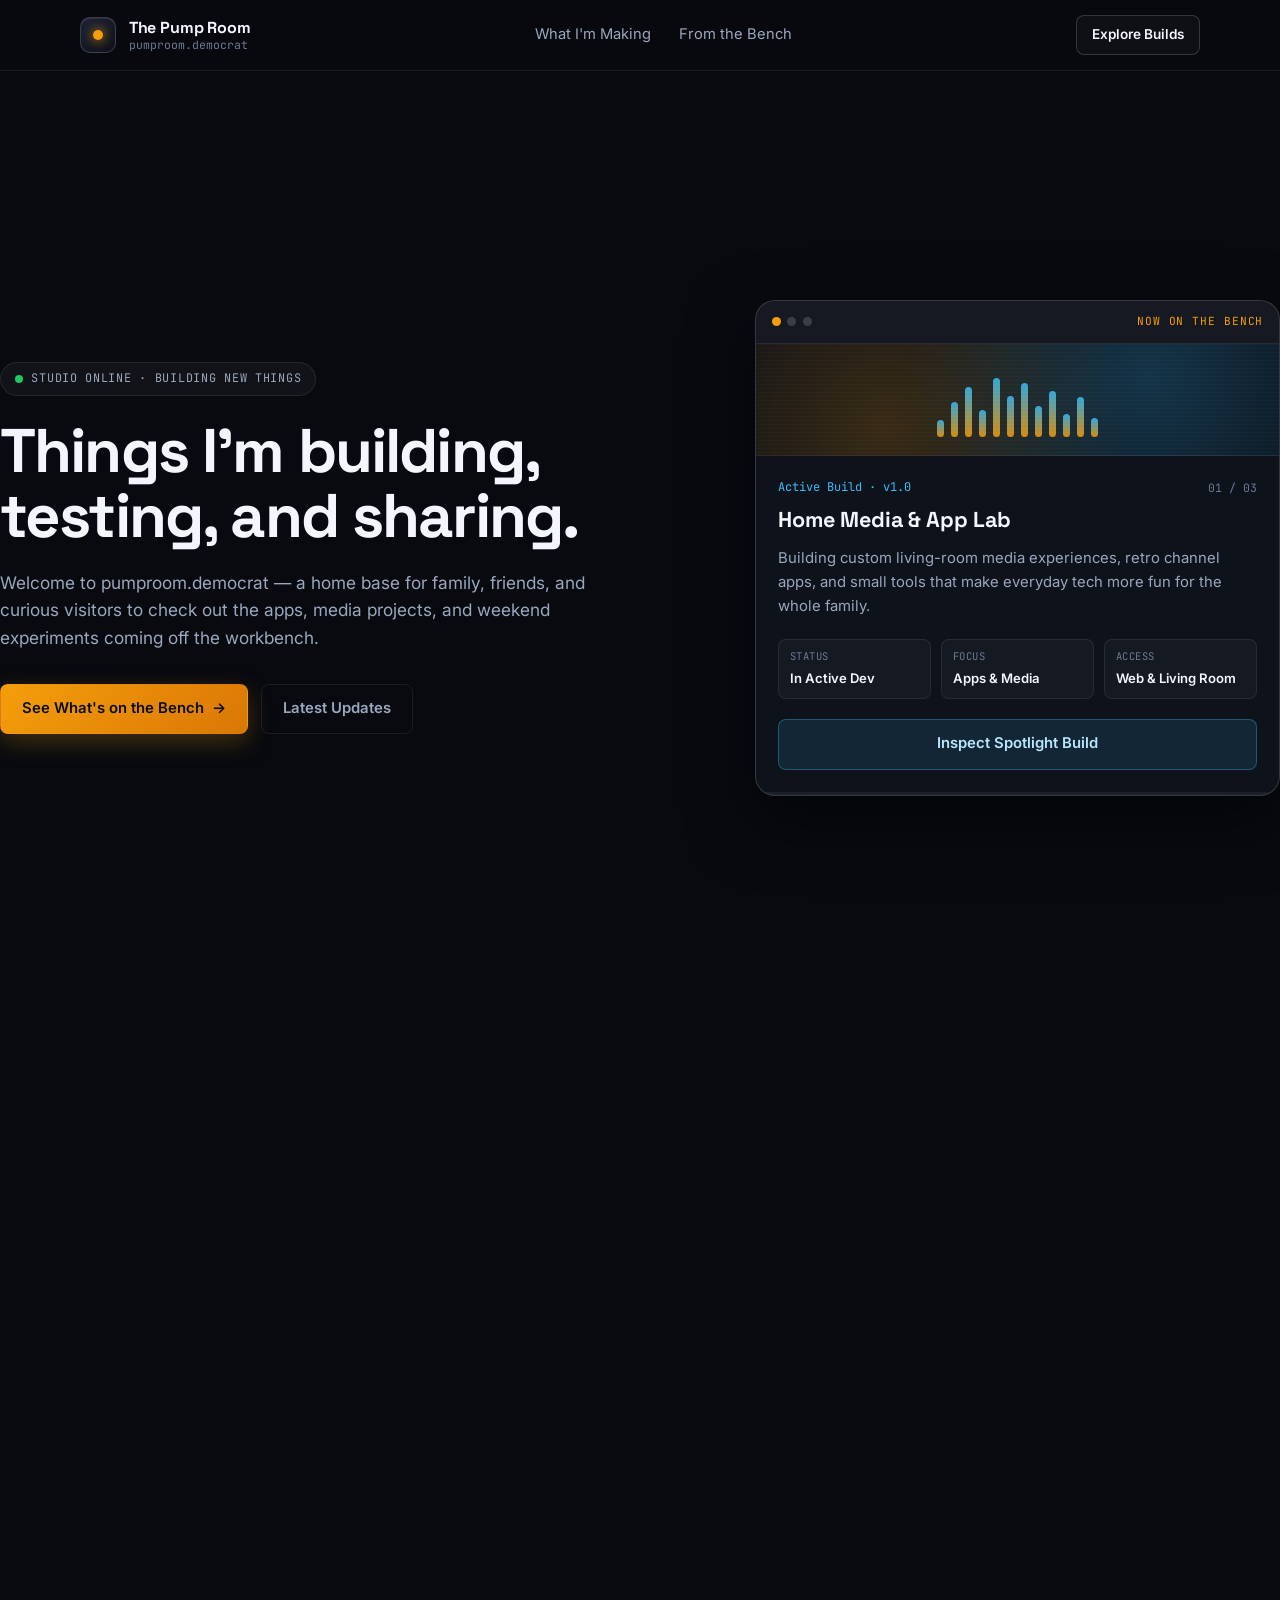
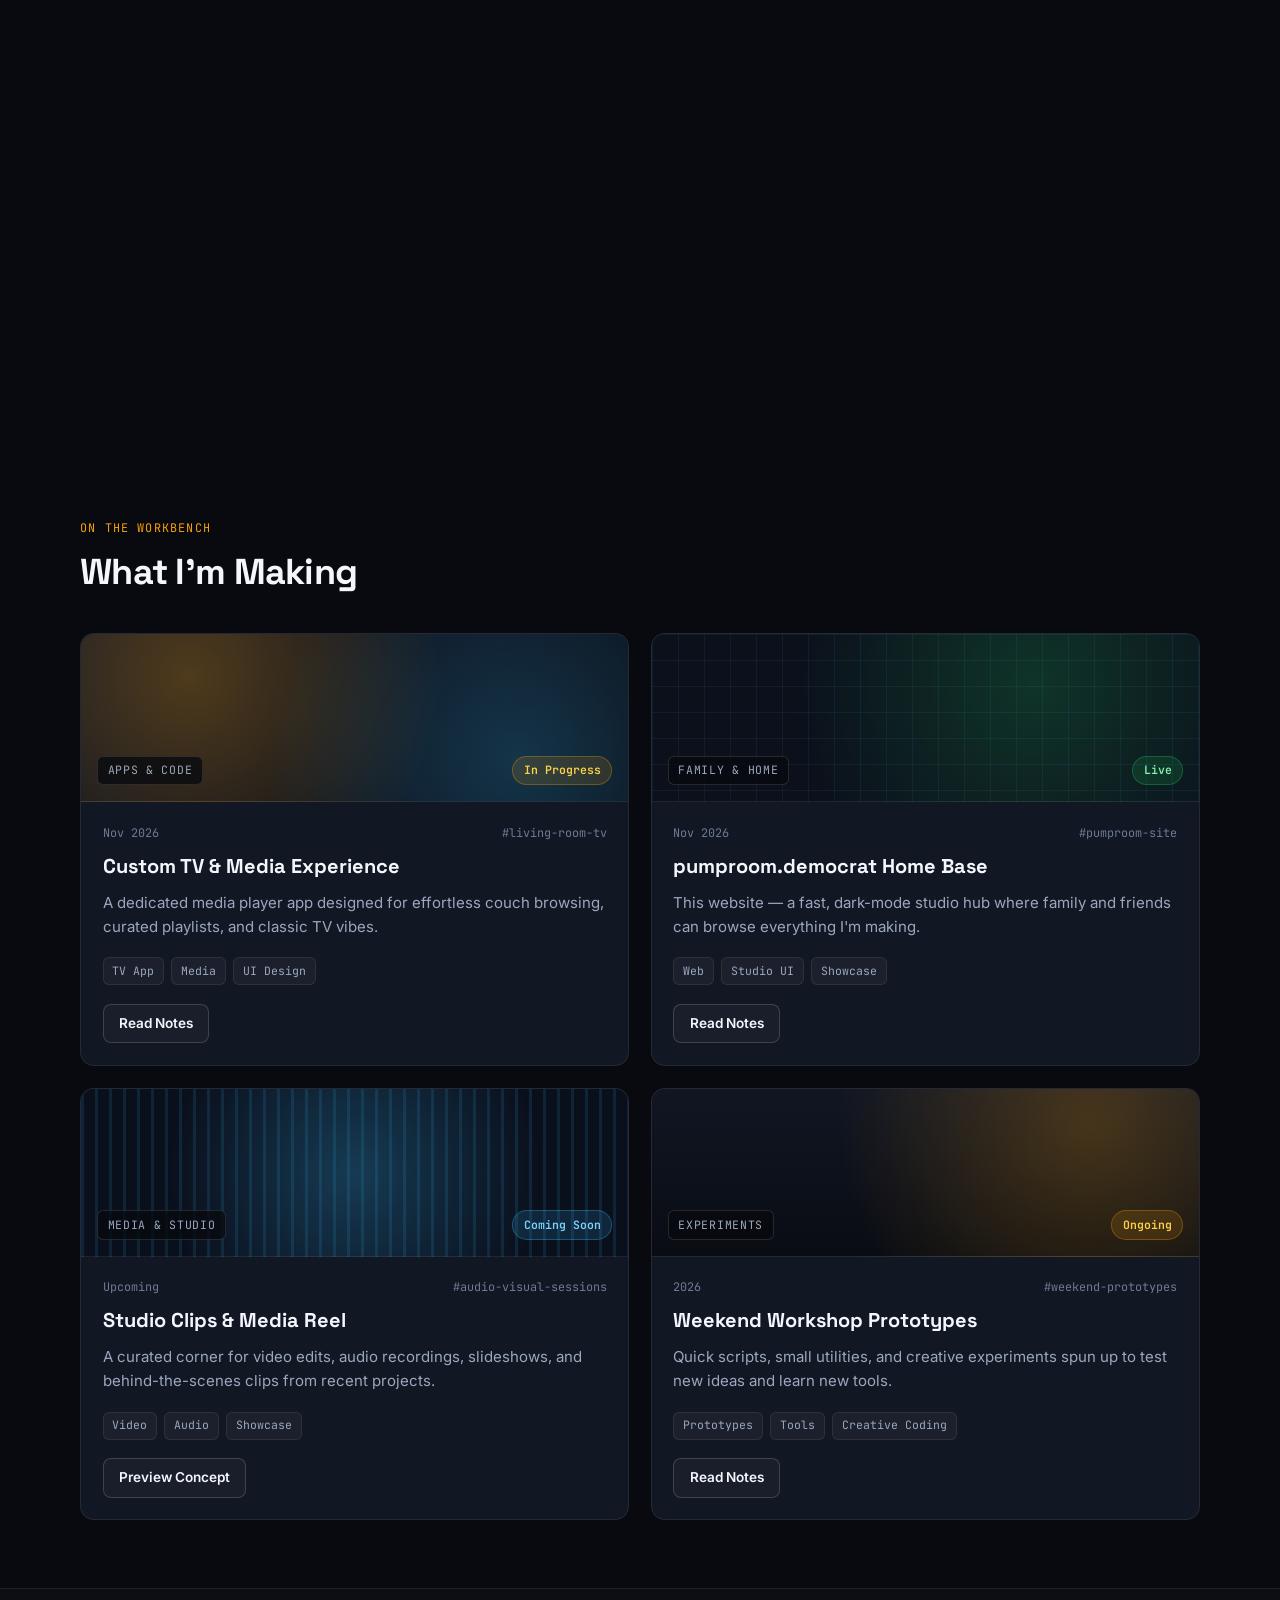
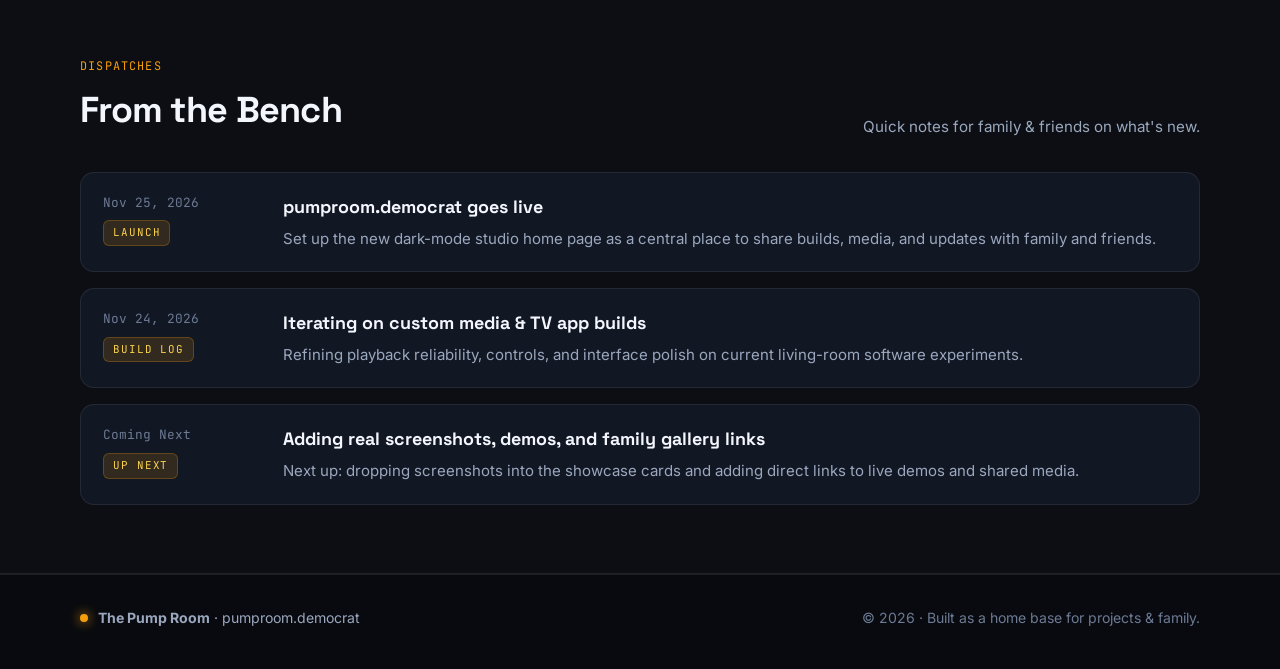
==== commit 1e642c43: "Trim front page to minimal scroll-driven showcase" ====
--- a/index.html
+++ b/index.html
@@ -26,7 +26,6 @@
   <link rel="stylesheet" href="./styles.css" />
 </head>
 <body>
-  <!-- Subtle ambient studio lighting -->
   <div class="studio-backdrop" aria-hidden="true">
     <div class="glow glow-amber"></div>
     <div class="glow glow-cyan"></div>
@@ -49,7 +48,6 @@
       <nav class="nav-links" aria-label="Primary Navigation">
         <a href="#work">What I'm Making</a>
         <a href="#updates">From the Bench</a>
-        <a href="#about">About</a>
       </nav>
 
       <a href="#work" class="btn btn-sm btn-outline nav-cta">Explore Builds</a>
@@ -57,15 +55,15 @@
   </header>
 
   <main id="top">
-    <!-- Apple-Style Sticky Hero & Scroll-Scrubbed Bench Runway -->
-    <section class="hero-runway" id="hero-runway" aria-label="Studio Hero and Active Bench Showcase">
-      <div class="hero-sticky-stage" id="hero-sticky-stage" data-bench-stage="01">
+    <!-- Sticky Stage + Scroll-Scrubbed Hero & NOW ON THE BENCH -->
+    <section class="hero-runway" id="hero-runway" aria-label="The Pump Room Hero and Active Bench">
+      <div class="hero-sticky-stage" id="hero-sticky-stage">
         <div class="container stage-inner">
           <div class="hero-grid" id="hero-grid">
             <div class="hero-copy" id="hero-copy">
               <div class="status-pill">
                 <span class="pulse-dot" aria-hidden="true"></span>
-                <span id="hero-status">STUDIO ONLINE • BUILDING NEW THINGS</span>
+                <span id="hero-status">STUDIO ONLINE · BUILDING NEW THINGS</span>
               </div>
 
               <h1 class="hero-title" id="hero-title">
@@ -86,15 +84,8 @@
               </div>
             </div>
 
-            <!-- Studio Monitor Spotlight Stage -->
-            <aside
-              class="studio-monitor"
-              id="studio-monitor"
-              data-visual-mode="eq"
-              aria-label="Featured Project Spotlight"
-            >
-              <div class="monitor-glow" aria-hidden="true"></div>
-
+            <!-- NOW ON THE BENCH Stage -->
+            <aside class="studio-monitor" id="studio-monitor" aria-label="Now on the Bench">
               <div class="monitor-bar">
                 <div class="monitor-lights" aria-hidden="true">
                   <span></span><span></span><span></span>
@@ -109,15 +100,14 @@
                     <span></span><span></span><span></span><span></span>
                     <span></span><span></span><span></span><span></span>
                   </div>
-                  <div class="signal-rings">
-                    <span></span><span></span><span></span>
+                  <div class="scanline"></div>
+                </div>
+
+                <div class="monitor-body">
+                  <div class="monitor-heading-row">
+                    <p class="monitor-kicker" id="featured-subtitle">Active Build · v1.0</p>
+                    <span class="stage-counter" id="stage-progress-counter">01 / 03</span>
                   </div>
-                  <div class="edge-grid-preview"></div>
-                  <div class="scanline"></div>
-                </div>
-
-                <div class="monitor-body">
-                  <p class="monitor-kicker" id="featured-subtitle">Active Build • v1.0</p>
                   <h2 class="monitor-title" id="featured-title">Home Media &amp; App Lab</h2>
                   <p class="monitor-summary" id="featured-summary">
                     Building custom living-room media experiences, retro channel apps, and small tools
@@ -130,53 +120,35 @@
                     Inspect Spotlight Build
                   </button>
                 </div>
+
+                <div class="bench-progress-track" aria-hidden="true">
+                  <div class="bench-progress-fill"></div>
+                </div>
               </div>
             </aside>
           </div>
-
-          <!-- Scroll-Scrub Timeline Deck -->
-          <div class="stage-scrubber" aria-label="Bench stage progress">
-            <div class="scrubber-top">
-              <div class="scrub-steps" id="bench-step-tabs" role="group" aria-label="Bench chapters"></div>
-              <div class="scrubber-meta">
-                <span class="stage-caption" id="stage-caption">
-                  Phase 01 — Designing calm, clutter-free living-room apps.
-                </span>
-                <span class="stage-counter" id="stage-progress-counter">01 / 03</span>
-              </div>
-            </div>
-            <div class="scrubber-track" aria-hidden="true">
-              <div class="scrubber-fill"></div>
-            </div>
-          </div>
-
-          <div class="scroll-cue" aria-hidden="true">
-            <span>Scroll to explore the bench</span>
-            <span class="scroll-cue-arrow">↓</span>
-          </div>
         </div>
       </div>
     </section>
 
-    <!-- Showcase / Projects Section -->
+    <!-- Minimal Workbench Showcase List -->
     <section id="work" class="section">
       <div class="container">
-        <div class="section-header reveal-item" data-reveal="up">
+        <div class="section-header reveal-item" data-reveal>
           <div>
-            <p class="section-kicker">SHOWCASE</p>
+            <p class="section-kicker">ON THE WORKBENCH</p>
             <h2 class="section-title">What I'm Making</h2>
           </div>
-          <div class="filter-bar" id="category-filters" role="tablist" aria-label="Filter projects by category"></div>
-        </div>
-
-        <div class="projects-grid" id="projects-grid" aria-live="polite"></div>
+        </div>
+
+        <div class="projects-grid" id="projects-grid"></div>
       </div>
     </section>
 
-    <!-- Studio Updates / Broadcast Log -->
+    <!-- Minimal Bench Updates List -->
     <section id="updates" class="section section-alt">
       <div class="container">
-        <div class="section-header reveal-item" data-reveal="up">
+        <div class="section-header reveal-item" data-reveal>
           <div>
             <p class="section-kicker">DISPATCHES</p>
             <h2 class="section-title">From the Bench</h2>
@@ -187,28 +159,8 @@
         <div class="updates-list" id="updates-list"></div>
       </div>
     </section>
-
-    <!-- About & Connect Section -->
-    <section id="about" class="section">
-      <div class="container">
-        <div class="about-panel reveal-item" data-reveal="card">
-          <div class="about-copy">
-            <p class="section-kicker">ABOUT THE SITE</p>
-            <h2 class="section-title" id="about-heading">What happens in the Pump Room?</h2>
-            <p class="about-text" id="about-copy"></p>
-            <div class="about-meta">
-              <span class="meta-chip" id="about-domain-chip">pumproom.democrat</span>
-              <span class="meta-chip" id="about-host-chip">Static Edge Site</span>
-            </div>
-          </div>
-
-          <div class="about-links" id="about-links"></div>
-        </div>
-      </div>
-    </section>
   </main>
 
-  <!-- Footer -->
   <footer class="site-footer">
     <div class="container footer-inner">
       <div class="footer-brand">
@@ -221,7 +173,7 @@
     </div>
   </footer>
 
-  <!-- Project Detail Modal -->
+  <!-- Existing Build Details Modal -->
   <div class="modal-backdrop" id="project-modal" hidden>
     <div class="modal-dialog" role="dialog" aria-modal="true" aria-labelledby="modal-title">
       <div class="modal-header">
@@ -248,6 +200,6 @@
   </div>
 
   <script src="./content.js"></script>
-  <script type="module" src="./app.js"></script>
+  <script src="./app.js"></script>
 </body>
 </html>
--- a/styles.css
+++ b/styles.css
@@ -1,5 +1,5 @@
 /* ==========================================================================
-   The Pump Room — Dark-Mode Studio & Apple-Style Scroll-Driven Showcase
+   The Pump Room — Dark-Mode Studio & Minimal Scroll-Driven Front Page
    ========================================================================== */
 
 :root {
@@ -20,7 +20,6 @@
   --cyan-soft: rgba(56, 189, 248, 0.14);
   --green: #22c55e;
   --green-soft: rgba(34, 197, 94, 0.14);
-  --red: #ef4444;
 
   --font-display: "Space Grotesk", system-ui, -apple-system, sans-serif;
   --font-body: "Inter", system-ui, -apple-system, sans-serif;
@@ -54,7 +53,6 @@
   line-height: 1.6;
   background-color: var(--bg);
   color: var(--text);
-  /* Use clip (not hidden) so position: sticky works cleanly across all browsers */
   overflow-x: clip;
   -webkit-font-smoothing: antialiased;
 }
@@ -223,7 +221,7 @@
 }
 
 .btn:hover {
-  transform: translateY(-1px);
+  transform: translate3d(0, -1px, 0);
 }
 
 .btn:focus-visible {
@@ -282,12 +280,12 @@
 }
 
 /* ==========================================================================
-   Sticky Hero Runway & Apple-Style Scroll-Scrubbed Bench Stage
+   Sticky Stage + Scroll Scrubbing (GPU-Composited Only)
    ========================================================================== */
 
 .hero-runway {
   position: relative;
-  min-height: 225vh;
+  min-height: 220vh;
 }
 
 .hero-sticky-stage {
@@ -296,7 +294,7 @@
   min-height: 100svh;
   display: flex;
   align-items: center;
-  padding: calc(var(--header-height) + 1.5rem) 0 2rem;
+  padding: calc(var(--header-height) + 1.5rem) 0 2.5rem;
   overflow: clip;
 
   --scroll-p: 0;
@@ -306,25 +304,22 @@
   --bench-ty: 0px;
   --bench-scale: 1;
   --bench-radius: 20px;
-  --cue-opacity: 1;
 }
 
 .stage-inner {
-  display: flex;
-  flex-direction: column;
-  gap: 2rem;
+  width: 100%;
 }
 
 .hero-grid {
   display: grid;
-  grid-template-columns: minmax(0, 1.12fr) minmax(0, 0.88fr);
+  grid-template-columns: minmax(0, 1.15fr) minmax(0, 0.85fr);
   gap: 2.75rem;
   align-items: center;
 }
 
 .hero-copy {
   will-change: transform, opacity;
-  transform: translate3d(0, calc(var(--hero-exit) * -56px), 0)
+  transform: translate3d(0, calc(var(--hero-exit) * -54px), 0)
     scale(calc(1 - var(--hero-exit) * 0.04));
   opacity: calc(1 - var(--hero-exit));
 }
@@ -341,7 +336,7 @@
   font-size: 0.74rem;
   letter-spacing: 0.06em;
   color: var(--text-muted);
-  margin-bottom: 1.35rem;
+  margin-bottom: 1.4rem;
 }
 
 .pulse-dot {
@@ -361,17 +356,17 @@
 
 .hero-title {
   font-family: var(--font-display);
-  font-size: clamp(2.35rem, 4.8vw, 3.85rem);
+  font-size: clamp(2.4rem, 5vw, 3.85rem);
   line-height: 1.06;
   letter-spacing: -0.03em;
-  margin: 0 0 1.2rem;
+  margin: 0 0 1.25rem;
 }
 
 .hero-description {
-  font-size: 1.06rem;
+  font-size: 1.08rem;
   color: var(--text-muted);
   max-width: 54ch;
-  margin: 0 0 1.9rem;
+  margin: 0 0 2rem;
 }
 
 .hero-actions {
@@ -380,9 +375,8 @@
   gap: 0.85rem;
 }
 
-/* Studio Monitor Card (Scroll-Scrubbed Focal Stage) */
+/* NOW ON THE BENCH Studio Monitor */
 .studio-monitor {
-  position: relative;
   background: var(--bg-elevated);
   border: 1px solid var(--border-strong);
   border-radius: var(--bench-radius);
@@ -393,25 +387,7 @@
   transform-origin: center center;
 }
 
-.monitor-glow {
-  position: absolute;
-  inset: -40% -20% auto;
-  height: 220px;
-  pointer-events: none;
-  background: radial-gradient(
-    circle at 50% 40%,
-    rgba(245, 158, 11, 0.22),
-    rgba(56, 189, 248, 0.14) 45%,
-    transparent 75%
-  );
-  opacity: calc(0.35 + var(--bench-expand) * 0.65);
-  transform: translate3d(0, calc(var(--bench-expand) * -10px), 0);
-  will-change: opacity, transform;
-}
-
 .monitor-bar {
-  position: relative;
-  z-index: 1;
   display: flex;
   align-items: center;
   justify-content: space-between;
@@ -445,7 +421,7 @@
 
 .screen-visual {
   position: relative;
-  height: 120px;
+  height: 112px;
   background:
     radial-gradient(circle at 75% 30%, rgba(56, 189, 248, 0.22), transparent 60%),
     radial-gradient(circle at 25% 75%, rgba(245, 158, 11, 0.2), transparent 60%),
@@ -458,21 +434,13 @@
   overflow: hidden;
 }
 
-/* Visual Mode Layers inside the Monitor Screen (GPU-only transitions) */
-.eq-bars,
-.signal-rings,
-.edge-grid-preview {
-  transition: opacity 0.35s ease, transform 0.35s ease;
-  will-change: opacity, transform;
-}
-
 .eq-bars {
   display: flex;
   align-items: flex-end;
   gap: 7px;
   height: 64px;
-  opacity: 1;
-  transform: scale(1);
+  transform: scale(calc(1 + var(--bench-expand) * 0.08));
+  will-change: transform;
 }
 
 .eq-bars span {
@@ -501,59 +469,6 @@
   to { transform: scaleY(1); opacity: 0.95; }
 }
 
-.signal-rings {
-  position: absolute;
-  inset: 0;
-  display: grid;
-  place-items: center;
-  opacity: 0;
-  transform: scale(0.86);
-  pointer-events: none;
-}
-
-.signal-rings span {
-  position: absolute;
-  border-radius: 50%;
-  border: 1px solid rgba(56, 189, 248, 0.42);
-}
-
-.signal-rings span:nth-child(1) { width: 46px; height: 46px; border-color: rgba(245, 158, 11, 0.7); }
-.signal-rings span:nth-child(2) { width: 92px; height: 92px; }
-.signal-rings span:nth-child(3) { width: 146px; height: 146px; border-color: rgba(56, 189, 248, 0.22); }
-
-.edge-grid-preview {
-  position: absolute;
-  inset: 0;
-  opacity: 0;
-  transform: scale(1.06);
-  pointer-events: none;
-  background-image:
-    linear-gradient(rgba(34, 197, 94, 0.18) 1px, transparent 1px),
-    linear-gradient(90deg, rgba(34, 197, 94, 0.18) 1px, transparent 1px);
-  background-size: 24px 24px;
-  clip-path: inset(0 0 0 0);
-}
-
-.studio-monitor[data-visual-mode="signal"] .eq-bars {
-  opacity: 0.2;
-  transform: scale(0.92);
-}
-
-.studio-monitor[data-visual-mode="signal"] .signal-rings {
-  opacity: 1;
-  transform: scale(1);
-}
-
-.studio-monitor[data-visual-mode="grid"] .eq-bars {
-  opacity: 0.18;
-  transform: translate3d(0, 8px, 0) scale(0.9);
-}
-
-.studio-monitor[data-visual-mode="grid"] .edge-grid-preview {
-  opacity: 1;
-  transform: scale(1);
-}
-
 .scanline {
   position: absolute;
   inset: 0;
@@ -568,35 +483,47 @@
 }
 
 .monitor-body {
-  position: relative;
-  z-index: 1;
-  padding: 1.35rem;
+  padding: 1.4rem;
+}
+
+.monitor-heading-row {
+  display: flex;
+  align-items: center;
+  justify-content: space-between;
+  gap: 0.75rem;
+  margin-bottom: 0.35rem;
 }
 
 .monitor-kicker {
   font-family: var(--font-mono);
   font-size: 0.75rem;
   color: var(--cyan);
-  margin: 0 0 0.35rem;
+  margin: 0;
+}
+
+.stage-counter {
+  font-family: var(--font-mono);
+  font-size: 0.72rem;
+  color: var(--text-soft);
 }
 
 .monitor-title {
   font-family: var(--font-display);
   font-size: 1.35rem;
-  margin: 0 0 0.55rem;
+  margin: 0 0 0.6rem;
 }
 
 .monitor-summary {
   font-size: 0.93rem;
   color: var(--text-muted);
-  margin: 0 0 1.2rem;
+  margin: 0 0 1.25rem;
 }
 
 .monitor-metrics {
   display: grid;
   grid-template-columns: repeat(3, minmax(0, 1fr));
   gap: 0.65rem;
-  margin: 0 0 1.2rem;
+  margin: 0 0 1.25rem;
 }
 
 .metric-box {
@@ -621,87 +548,14 @@
   color: var(--text);
 }
 
-/* Scrub Timeline Deck */
-.stage-scrubber {
-  display: flex;
-  flex-direction: column;
-  gap: 0.7rem;
-  padding: 0.9rem 1.1rem;
-  border-radius: var(--radius-md);
-  background: rgba(14, 18, 27, 0.72);
-  border: 1px solid var(--border);
-  backdrop-filter: blur(10px);
-}
-
-.scrubber-top {
-  display: flex;
-  flex-wrap: wrap;
-  align-items: center;
-  justify-content: space-between;
-  gap: 0.75rem;
-}
-
-.scrub-steps {
-  display: flex;
-  flex-wrap: wrap;
-  gap: 0.45rem;
-}
-
-.scrub-step-btn {
-  display: inline-flex;
-  align-items: center;
-  gap: 0.45rem;
-  padding: 0.34rem 0.72rem;
-  border-radius: 999px;
-  border: 1px solid var(--border);
-  background: rgba(255, 255, 255, 0.02);
-  color: var(--text-muted);
-  font-size: 0.78rem;
-  cursor: pointer;
-  transition: border-color 0.18s ease, background-color 0.18s ease, color 0.18s ease;
-}
-
-.scrub-step-btn:hover {
-  color: var(--text);
-  border-color: var(--border-strong);
-}
-
-.scrub-step-btn.is-active {
-  background: var(--amber-soft);
-  border-color: rgba(245, 158, 11, 0.45);
-  color: #fde68a;
-}
-
-.scrub-step-num {
-  font-family: var(--font-mono);
-  font-size: 0.7rem;
-  font-weight: 600;
-}
-
-.scrubber-meta {
-  display: flex;
-  align-items: center;
-  gap: 0.9rem;
-  font-size: 0.8rem;
-  color: var(--text-muted);
-}
-
-.stage-counter {
-  font-family: var(--font-mono);
-  font-size: 0.75rem;
-  color: var(--amber);
-  white-space: nowrap;
-}
-
-.scrubber-track {
+.bench-progress-track {
   position: relative;
   height: 3px;
-  border-radius: 999px;
-  background: rgba(255, 255, 255, 0.08);
+  background: rgba(255, 255, 255, 0.06);
   overflow: hidden;
 }
 
-.scrubber-fill {
+.bench-progress-fill {
   position: absolute;
   inset: 0;
   background: linear-gradient(90deg, var(--amber), var(--cyan));
@@ -710,27 +564,12 @@
   will-change: transform;
 }
 
-.scroll-cue {
-  display: inline-flex;
-  align-items: center;
-  justify-content: center;
-  gap: 0.45rem;
-  font-family: var(--font-mono);
-  font-size: 0.72rem;
-  letter-spacing: 0.06em;
-  text-transform: uppercase;
-  color: var(--text-soft);
-  opacity: var(--cue-opacity);
-  transform: translate3d(0, calc((1 - var(--cue-opacity)) * -8px), 0);
-  will-change: opacity, transform;
-}
-
 /* ==========================================================================
-   Below-the-Fold Sections & Scroll-Triggered Reveals
+   Below-the-Fold Workbench & Updates (Minimal Scroll-Triggered Reveals)
    ========================================================================== */
 
 .section {
-  padding: 4.5rem 0;
+  padding: 4.25rem 0;
   scroll-margin-top: calc(var(--header-height) + 12px);
 }
 
@@ -770,11 +609,10 @@
   font-size: 0.95rem;
 }
 
-/* Progressive Scroll-Triggered Reveals (GPU-composited only) */
-@keyframes bench-view-reveal {
+@keyframes bench-reveal {
   from {
     opacity: 0;
-    transform: translate3d(0, 32px, 0) scale(0.975);
+    transform: translate3d(0, 28px, 0) scale(0.98);
   }
   to {
     opacity: 1;
@@ -785,18 +623,18 @@
 @media (prefers-reduced-motion: no-preference) {
   @supports (animation-timeline: view()) {
     .reveal-item {
-      animation: bench-view-reveal linear both;
+      animation: bench-reveal linear both;
       animation-timeline: view();
-      animation-range: entry 6% cover 28%;
+      animation-range: entry 6% cover 26%;
     }
   }
 
   html.reveal-js-ready:not(.supports-view-timeline) .reveal-item {
     opacity: 0;
-    transform: translate3d(0, 28px, 0) scale(0.98);
+    transform: translate3d(0, 26px, 0) scale(0.98);
     transition:
-      opacity 0.55s cubic-bezier(0.22, 1, 0.36, 1),
-      transform 0.55s cubic-bezier(0.22, 1, 0.36, 1);
+      opacity 0.5s cubic-bezier(0.22, 1, 0.36, 1),
+      transform 0.5s cubic-bezier(0.22, 1, 0.36, 1);
     transition-delay: var(--reveal-delay, 0ms);
   }
 
@@ -806,38 +644,7 @@
   }
 }
 
-/* Filter Bar */
-.filter-bar {
-  display: flex;
-  flex-wrap: wrap;
-  gap: 0.45rem;
-}
-
-.filter-btn {
-  background: rgba(255, 255, 255, 0.03);
-  border: 1px solid var(--border);
-  color: var(--text-muted);
-  padding: 0.46rem 0.9rem;
-  border-radius: 999px;
-  font-size: 0.84rem;
-  font-weight: 500;
-  cursor: pointer;
-  transition: border-color 0.16s ease, background-color 0.16s ease, color 0.16s ease;
-}
-
-.filter-btn:hover {
-  color: var(--text);
-  border-color: var(--border-strong);
-}
-
-.filter-btn.is-active {
-  background: var(--text);
-  color: var(--bg);
-  border-color: var(--text);
-  font-weight: 600;
-}
-
-/* Showcase Cards */
+/* Workbench Cards */
 .projects-grid {
   display: grid;
   grid-template-columns: repeat(2, minmax(0, 1fr));
@@ -1011,7 +818,7 @@
   gap: 0.6rem;
 }
 
-/* Updates / Broadcast Log */
+/* Bench Updates List */
 .updates-list {
   display: grid;
   gap: 1rem;
@@ -1061,75 +868,6 @@
   margin: 0;
   color: var(--text-muted);
   font-size: 0.94rem;
-}
-
-/* About Panel */
-.about-panel {
-  display: grid;
-  grid-template-columns: minmax(0, 1.3fr) minmax(0, 0.7fr);
-  gap: 2rem;
-  padding: 2.25rem;
-  background: linear-gradient(145deg, var(--bg-card), var(--bg-elevated));
-  border: 1px solid var(--border-strong);
-  border-radius: var(--radius-lg);
-}
-
-.about-text {
-  color: var(--text-muted);
-  margin: 0.9rem 0 1.4rem;
-  max-width: 58ch;
-}
-
-.about-meta {
-  display: flex;
-  flex-wrap: wrap;
-  gap: 0.6rem;
-}
-
-.meta-chip {
-  font-family: var(--font-mono);
-  font-size: 0.76rem;
-  padding: 0.35rem 0.75rem;
-  border-radius: 999px;
-  background: rgba(255, 255, 255, 0.04);
-  border: 1px solid var(--border);
-  color: var(--text-muted);
-}
-
-.about-links {
-  display: flex;
-  flex-direction: column;
-  gap: 0.75rem;
-  justify-content: center;
-}
-
-.quick-link {
-  display: flex;
-  align-items: center;
-  justify-content: space-between;
-  gap: 1rem;
-  padding: 0.95rem 1.1rem;
-  border-radius: var(--radius-sm);
-  background: rgba(255, 255, 255, 0.03);
-  border: 1px solid var(--border);
-  transition: border-color 0.18s ease, background-color 0.18s ease, transform 0.16s ease;
-}
-
-.quick-link:hover {
-  border-color: var(--border-strong);
-  background: rgba(255, 255, 255, 0.06);
-  transform: translate3d(3px, 0, 0);
-}
-
-.quick-link strong {
-  display: block;
-  font-size: 0.95rem;
-}
-
-.quick-link span {
-  display: block;
-  font-size: 0.82rem;
-  color: var(--text-soft);
 }
 
 /* Footer */
@@ -1260,13 +998,10 @@
   gap: 0.75rem;
 }
 
-/* ==========================================================================
-   Responsive Adjustments (Clean, Uncluttered Mobile Viewport)
-   ========================================================================== */
-
+/* Responsive */
 @media (max-width: 900px) {
   .hero-runway {
-    min-height: 205vh;
+    min-height: 200vh;
   }
 
   .hero-sticky-stage {
@@ -1274,25 +1009,16 @@
     padding: calc(var(--header-height) + 1.25rem) 0 1.5rem;
   }
 
-  .stage-inner {
-    gap: 1.25rem;
-  }
-
   .hero-grid,
-  .about-panel {
-    grid-template-columns: 1fr;
-    gap: 1.5rem;
-  }
-
   .projects-grid {
     grid-template-columns: 1fr;
   }
 
+  .hero-grid {
+    gap: 1.5rem;
+  }
+
   .nav-links {
-    display: none;
-  }
-
-  .stage-caption {
     display: none;
   }
 }
@@ -1328,24 +1054,13 @@
     font-size: 0.76rem;
   }
 
-  .scrub-step-label {
-    display: none;
-  }
-
   .update-item {
     grid-template-columns: 1fr;
     gap: 0.7rem;
   }
-
-  .about-panel {
-    padding: 1.5rem;
-  }
-}
-
-/* ==========================================================================
-   Reduced Motion Fallback — Clean, Static, Accessible Layout
-   ========================================================================== */
-
+}
+
+/* Reduced Motion Fallback */
 @media (prefers-reduced-motion: reduce) {
   html {
     scroll-behavior: auto;
@@ -1363,7 +1078,7 @@
 
   .hero-copy,
   .studio-monitor,
-  .monitor-glow,
+  .eq-bars,
   .reveal-item {
     transform: none !important;
     opacity: 1 !important;
@@ -1371,11 +1086,7 @@
     transition: none !important;
   }
 
-  .scroll-cue {
-    display: none;
-  }
-
-  .scrubber-fill {
+  .bench-progress-fill {
     transform: scaleX(1);
   }
 
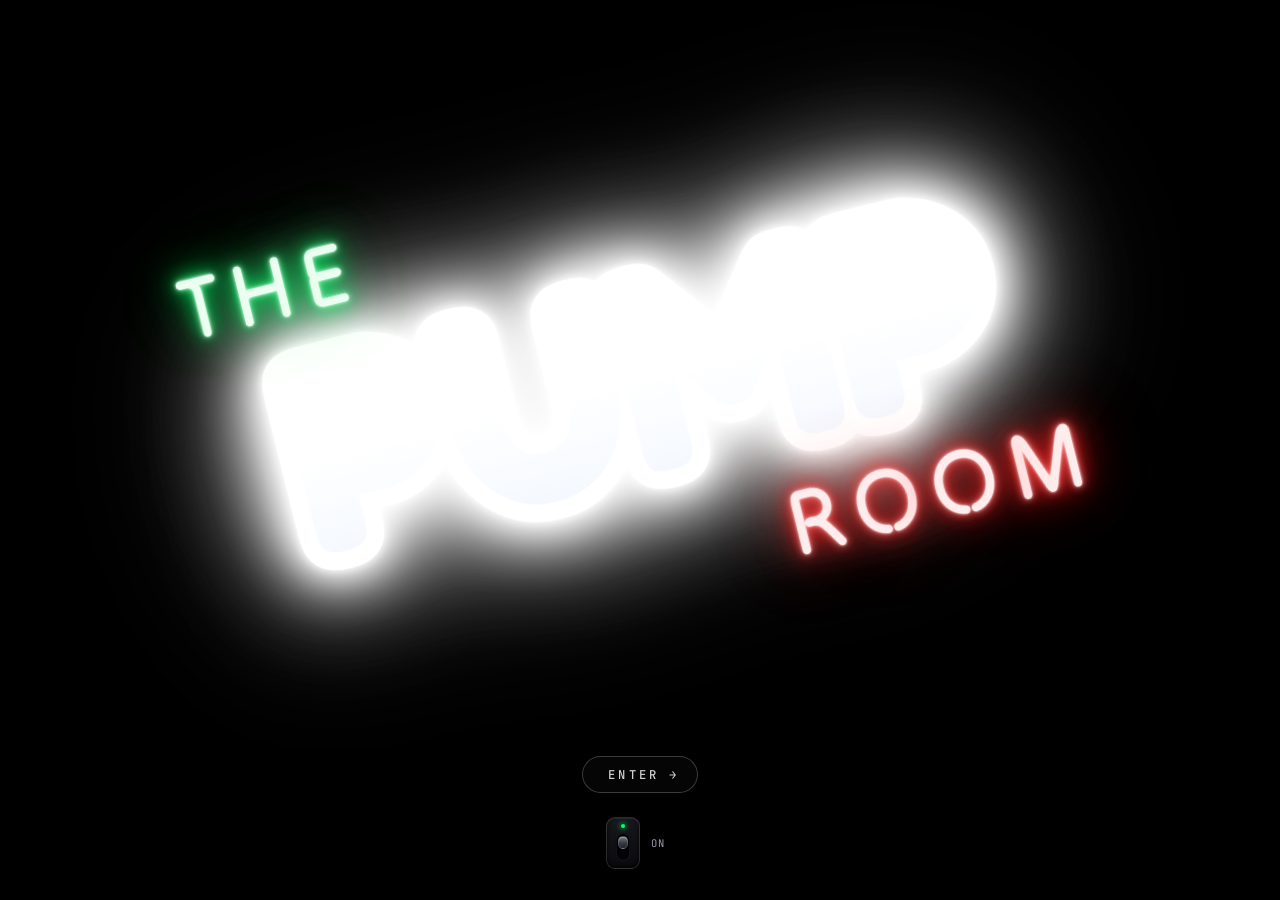
==== commit 252a2372: "Add standalone 100dvh neon sign hero with ENTER gateway to studio" ====
--- a/index.html
+++ b/index.html
@@ -6,7 +6,7 @@
   <title>The Pump Room — pumproom.democrat</title>
   <meta
     name="description"
-    content="Welcome to pumproom.democrat — a dark-mode studio hub for family, friends, and visitors to see the apps, media, and projects I'm building."
+    content="Welcome to The Pump Room (pumproom.democrat) — apps, media projects, and experiments off the workbench."
   />
   <meta property="og:title" content="The Pump Room — pumproom.democrat" />
   <meta
@@ -15,191 +15,128 @@
   />
   <meta property="og:type" content="website" />
   <meta property="og:url" content="https://pumproom.democrat" />
-  <meta name="theme-color" content="#080a0f" />
+  <meta name="theme-color" content="#000000" />
   <link rel="icon" type="image/svg+xml" href="./favicon.svg" />
   <link rel="preconnect" href="https://fonts.googleapis.com" />
   <link rel="preconnect" href="https://fonts.gstatic.com" crossorigin />
   <link
-    href="https://fonts.googleapis.com/css2?family=Inter:wght@400;500;600;700&family=JetBrains+Mono:wght@400;500;600&family=Space+Grotesk:wght@500;600;700&display=swap"
+    href="https://fonts.googleapis.com/css2?family=Fredoka:wght@700&family=JetBrains+Mono:wght@500&family=Tilt+Neon&display=swap"
     rel="stylesheet"
   />
-  <link rel="stylesheet" href="./styles.css" />
+  <link rel="stylesheet" href="./neon.css" />
 </head>
 <body>
-  <div class="studio-backdrop" aria-hidden="true">
-    <div class="glow glow-amber"></div>
-    <div class="glow glow-cyan"></div>
-    <div class="grid-overlay"></div>
-  </div>
+  <main
+    class="neon-hero"
+    id="neon-hero"
+    data-power="off"
+    data-the="off"
+    data-pump="off"
+    data-room="off"
+  >
+    <h1 class="sr-only">The Pump Room</h1>
 
-  <!-- Top Navigation -->
-  <header class="site-header">
-    <div class="container nav-inner">
-      <a href="#top" class="brand-lockup" aria-label="The Pump Room Home">
-        <span class="brand-mark" aria-hidden="true">
-          <span class="live-dot"></span>
-        </span>
-        <span class="brand-text">
-          <span class="brand-name" id="nav-brand-name">The Pump Room</span>
-          <span class="brand-domain" id="nav-brand-domain">pumproom.democrat</span>
-        </span>
+    <div class="sign-stage">
+      <div class="neon-lockup" aria-hidden="true">
+        <div class="lockup-core">
+          <span class="neon-word word-the">THE</span>
+
+          <svg
+            class="word-pump-svg"
+            viewBox="0 0 680 210"
+            role="presentation"
+            focusable="false"
+            overflow="visible"
+          >
+            <defs>
+              <!-- Soft pillowy interior fill when PUMP is lit -->
+              <linearGradient id="pump-lit-grad" x1="0%" y1="0%" x2="0%" y2="100%">
+                <stop offset="0%" stop-color="#ffffff" />
+                <stop offset="52%" stop-color="#ffffff" />
+                <stop offset="100%" stop-color="#eef5ff" />
+              </linearGradient>
+
+              <!-- Unlit dark-glass interior gradient -->
+              <linearGradient id="pump-unlit-grad" x1="0%" y1="0%" x2="0%" y2="100%">
+                <stop offset="0%" stop-color="#1e1e24" />
+                <stop offset="48%" stop-color="#16161a" />
+                <stop offset="100%" stop-color="#111115" />
+              </linearGradient>
+
+              <!-- Multi-stage optical bloom so PUMP looks inflated and blindingly solid white -->
+              <filter
+                id="pump-bloom"
+                x="-60%"
+                y="-95%"
+                width="220%"
+                height="290%"
+                color-interpolation-filters="sRGB"
+              >
+                <feGaussianBlur in="SourceGraphic" stdDeviation="3.5" result="blur-tight" />
+                <feGaussianBlur in="SourceGraphic" stdDeviation="11" result="blur-mid" />
+                <feGaussianBlur in="SourceGraphic" stdDeviation="25" result="blur-wide" />
+                <feGaussianBlur in="SourceGraphic" stdDeviation="48" result="blur-halo" />
+                <feComponentTransfer in="blur-halo" result="blur-halo-soft">
+                  <feFuncA type="linear" slope="0.5" />
+                </feComponentTransfer>
+                <feMerge>
+                  <feMergeNode in="blur-halo-soft" />
+                  <feMergeNode in="blur-wide" />
+                  <feMergeNode in="blur-mid" />
+                  <feMergeNode in="blur-tight" />
+                  <feMergeNode in="SourceGraphic" />
+                </feMerge>
+              </filter>
+            </defs>
+
+            <!-- Glowing pillowy bloom pass (visible when PUMP is powered on) -->
+            <text
+              class="pump-text pump-bloom-layer"
+              x="340"
+              y="174"
+              text-anchor="middle"
+              filter="url(#pump-bloom)"
+            >PUMP</text>
+
+            <!-- Solid rounded body layer (dark-glass unlit -> blinding white inflated lit) -->
+            <text
+              class="pump-text pump-body-layer"
+              x="340"
+              y="174"
+              text-anchor="middle"
+            >PUMP</text>
+          </svg>
+
+          <span class="neon-word word-room">RO<span class="room-o2">O</span>M</span>
+        </div>
+      </div>
+    </div>
+
+    <div class="hero-controls">
+      <a href="./studio.html" class="enter-link" id="enter-link">
+        <span>ENTER</span>
+        <span class="enter-arrow" aria-hidden="true">→</span>
       </a>
 
-      <nav class="nav-links" aria-label="Primary Navigation">
-        <a href="#work">What I'm Making</a>
-        <a href="#updates">From the Bench</a>
-      </nav>
-
-      <a href="#work" class="btn btn-sm btn-outline nav-cta">Explore Builds</a>
+      <button
+        type="button"
+        class="power-switch"
+        id="power-switch"
+        role="switch"
+        aria-checked="false"
+        aria-label="Toggle neon sign power"
+      >
+        <span class="switch-housing" aria-hidden="true">
+          <span class="switch-led"></span>
+          <span class="switch-slot">
+            <span class="switch-lever"></span>
+          </span>
+        </span>
+        <span class="switch-caption" id="switch-caption">OFF</span>
+      </button>
     </div>
-  </header>
-
-  <main id="top">
-    <!-- Sticky Stage + Scroll-Scrubbed Hero & NOW ON THE BENCH -->
-    <section class="hero-runway" id="hero-runway" aria-label="The Pump Room Hero and Active Bench">
-      <div class="hero-sticky-stage" id="hero-sticky-stage">
-        <div class="container stage-inner">
-          <div class="hero-grid" id="hero-grid">
-            <div class="hero-copy" id="hero-copy">
-              <div class="status-pill">
-                <span class="pulse-dot" aria-hidden="true"></span>
-                <span id="hero-status">STUDIO ONLINE · BUILDING NEW THINGS</span>
-              </div>
-
-              <h1 class="hero-title" id="hero-title">
-                Things I’m building, testing, and sharing.
-              </h1>
-
-              <p class="hero-description" id="hero-description">
-                Welcome to pumproom.democrat — a home base for family, friends, and curious visitors
-                to check out the apps, media projects, and weekend experiments coming off the workbench.
-              </p>
-
-              <div class="hero-actions">
-                <a href="#work" class="btn btn-primary">
-                  <span>See What's on the Bench</span>
-                  <span aria-hidden="true">→</span>
-                </a>
-                <a href="#updates" class="btn btn-ghost">Latest Updates</a>
-              </div>
-            </div>
-
-            <!-- NOW ON THE BENCH Stage -->
-            <aside class="studio-monitor" id="studio-monitor" aria-label="Now on the Bench">
-              <div class="monitor-bar">
-                <div class="monitor-lights" aria-hidden="true">
-                  <span></span><span></span><span></span>
-                </div>
-                <span class="monitor-badge" id="featured-badge">NOW ON THE BENCH</span>
-              </div>
-
-              <div class="monitor-screen">
-                <div class="screen-visual" aria-hidden="true">
-                  <div class="eq-bars">
-                    <span></span><span></span><span></span><span></span>
-                    <span></span><span></span><span></span><span></span>
-                    <span></span><span></span><span></span><span></span>
-                  </div>
-                  <div class="scanline"></div>
-                </div>
-
-                <div class="monitor-body">
-                  <div class="monitor-heading-row">
-                    <p class="monitor-kicker" id="featured-subtitle">Active Build · v1.0</p>
-                    <span class="stage-counter" id="stage-progress-counter">01 / 03</span>
-                  </div>
-                  <h2 class="monitor-title" id="featured-title">Home Media &amp; App Lab</h2>
-                  <p class="monitor-summary" id="featured-summary">
-                    Building custom living-room media experiences, retro channel apps, and small tools
-                    that make everyday tech more fun for the whole family.
-                  </p>
-
-                  <dl class="monitor-metrics" id="featured-metrics"></dl>
-
-                  <button type="button" class="btn btn-secondary btn-full" id="featured-open-btn">
-                    Inspect Spotlight Build
-                  </button>
-                </div>
-
-                <div class="bench-progress-track" aria-hidden="true">
-                  <div class="bench-progress-fill"></div>
-                </div>
-              </div>
-            </aside>
-          </div>
-        </div>
-      </div>
-    </section>
-
-    <!-- Minimal Workbench Showcase List -->
-    <section id="work" class="section">
-      <div class="container">
-        <div class="section-header reveal-item" data-reveal>
-          <div>
-            <p class="section-kicker">ON THE WORKBENCH</p>
-            <h2 class="section-title">What I'm Making</h2>
-          </div>
-        </div>
-
-        <div class="projects-grid" id="projects-grid"></div>
-      </div>
-    </section>
-
-    <!-- Minimal Bench Updates List -->
-    <section id="updates" class="section section-alt">
-      <div class="container">
-        <div class="section-header reveal-item" data-reveal>
-          <div>
-            <p class="section-kicker">DISPATCHES</p>
-            <h2 class="section-title">From the Bench</h2>
-          </div>
-          <p class="section-subcopy">Quick notes for family &amp; friends on what's new.</p>
-        </div>
-
-        <div class="updates-list" id="updates-list"></div>
-      </div>
-    </section>
   </main>
 
-  <footer class="site-footer">
-    <div class="container footer-inner">
-      <div class="footer-brand">
-        <span class="live-dot live-dot-sm" aria-hidden="true"></span>
-        <span><strong id="footer-brand">The Pump Room</strong> · <span id="footer-domain">pumproom.democrat</span></span>
-      </div>
-      <p class="footer-note">
-        © <span id="current-year">2026</span> · Built as a home base for projects &amp; family.
-      </p>
-    </div>
-  </footer>
-
-  <!-- Existing Build Details Modal -->
-  <div class="modal-backdrop" id="project-modal" hidden>
-    <div class="modal-dialog" role="dialog" aria-modal="true" aria-labelledby="modal-title">
-      <div class="modal-header">
-        <div>
-          <span class="modal-category" id="modal-category"></span>
-          <h3 class="modal-title" id="modal-title"></h3>
-        </div>
-        <button type="button" class="modal-close" id="modal-close" aria-label="Close details">
-          ✕
-        </button>
-      </div>
-      <div class="modal-visual" id="modal-visual"></div>
-      <div class="modal-body">
-        <div class="modal-meta-row">
-          <span class="status-badge" id="modal-status"></span>
-          <span class="modal-date" id="modal-date"></span>
-        </div>
-        <p class="modal-summary" id="modal-summary"></p>
-        <p class="modal-details" id="modal-details"></p>
-        <div class="tag-row" id="modal-tags"></div>
-        <div class="modal-actions" id="modal-actions"></div>
-      </div>
-    </div>
-  </div>
-
-  <script src="./content.js"></script>
-  <script src="./app.js"></script>
+  <script src="./neon.js" defer></script>
 </body>
 </html>
--- a/neon.css
+++ b/neon.css
@@ -0,0 +1,614 @@
+/* ==========================================================================
+   THE PUMP ROOM — Full-Viewport Pitch-Black Neon Sign Hero
+   ========================================================================== */
+
+:root {
+  --canvas: #000000;
+  --glass-unlit: #16161a;
+  --glass-rim: rgba(255, 255, 255, 0.045);
+
+  --neon-green: #00ff66;
+  --neon-green-core: #eafff0;
+  --neon-red: #ff1e1e;
+  --neon-red-core: #ffecec;
+  --neon-white: #ffffff;
+
+  --pump-size: clamp(5.5rem, 20vw, 17rem);
+
+  --font-pump: "Fredoka", "Arial Rounded MT Bold", "Nunito", ui-rounded, system-ui, sans-serif;
+  --font-tube: "Tilt Neon", ui-rounded, system-ui, sans-serif;
+  --font-ui: "JetBrains Mono", ui-monospace, SFMono-Regular, monospace;
+}
+
+*,
+*::before,
+*::after {
+  box-sizing: border-box;
+}
+
+html,
+body {
+  margin: 0;
+  padding: 0;
+  width: 100%;
+  min-height: 100dvh;
+  height: 100dvh;
+  background-color: var(--canvas);
+  color: var(--neon-white);
+  overflow: hidden;
+  -webkit-font-smoothing: antialiased;
+  -moz-osx-font-smoothing: grayscale;
+}
+
+.sr-only {
+  position: absolute;
+  width: 1px;
+  height: 1px;
+  padding: 0;
+  margin: -1px;
+  overflow: hidden;
+  clip: rect(0, 0, 0, 0);
+  white-space: nowrap;
+  border: 0;
+}
+
+/* ==========================================================================
+   Stage & Tilted Sign Lockup (-14deg)
+   ========================================================================== */
+
+.neon-hero {
+  position: relative;
+  width: 100%;
+  height: 100dvh;
+  min-height: 100dvh;
+  background-color: var(--canvas);
+  display: grid;
+  grid-template-rows: 1fr auto;
+  align-items: center;
+  justify-items: center;
+  padding: 1.5rem 1rem max(1.6rem, env(safe-area-inset-bottom));
+  transition: opacity 0.22s ease;
+}
+
+.neon-hero.is-leaving {
+  opacity: 0;
+}
+
+.sign-stage {
+  width: 100%;
+  display: grid;
+  place-items: center;
+  padding-top: 2vh;
+  user-select: none;
+  -webkit-user-select: none;
+}
+
+.neon-lockup {
+  position: relative;
+  font-size: var(--pump-size);
+  line-height: 1;
+  transform: rotate(-14deg);
+  transform-origin: center center;
+  will-change: transform;
+}
+
+.lockup-core {
+  position: relative;
+  display: inline-block;
+  line-height: 0;
+}
+
+/* ==========================================================================
+   PUMP — Pillowy, Solid Blinding White Inflated Typography (Inline SVG)
+   ========================================================================== */
+
+.word-pump-svg {
+  display: block;
+  width: 3.65em;
+  height: auto;
+  overflow: visible;
+}
+
+.pump-text {
+  font-family: var(--font-pump);
+  font-weight: 700;
+  font-size: 200px;
+  letter-spacing: -4px;
+  stroke-linejoin: round;
+  stroke-linecap: round;
+  paint-order: stroke fill;
+}
+
+/* Unlit dark-glass state */
+.pump-bloom-layer {
+  fill: var(--neon-white);
+  stroke: var(--neon-white);
+  stroke-width: 26px;
+  opacity: 0;
+  transition: opacity 0.08s ease-out;
+}
+
+.pump-body-layer {
+  fill: url(#pump-unlit-grad);
+  stroke: var(--glass-unlit);
+  stroke-width: 24px;
+  transition: opacity 0.1s ease-out;
+}
+
+/* Lit blinding-white pillowy surge state */
+.neon-hero[data-pump="lit"] .pump-bloom-layer {
+  opacity: 1;
+  animation: pump-bloom-surge 0.34s cubic-bezier(0.16, 1, 0.3, 1) forwards;
+}
+
+.neon-hero[data-pump="lit"] .pump-body-layer {
+  fill: url(#pump-lit-grad);
+  stroke: var(--neon-white);
+  stroke-width: 23px;
+  animation: pump-body-surge 0.32s cubic-bezier(0.16, 1, 0.3, 1) forwards;
+}
+
+.neon-hero[data-pump="lit"] .word-pump-svg {
+  filter: drop-shadow(0 0 0.09em rgba(255, 255, 255, 0.72))
+    drop-shadow(0 0 0.24em rgba(255, 255, 255, 0.38));
+  animation: pump-halo-surge 0.36s cubic-bezier(0.16, 1, 0.3, 1) forwards;
+}
+
+@keyframes pump-bloom-surge {
+  0% {
+    opacity: 0;
+  }
+  28% {
+    opacity: 0.62;
+  }
+  65%,
+  100% {
+    opacity: 1;
+  }
+}
+
+@keyframes pump-halo-surge {
+  0% {
+    filter: brightness(0.75) drop-shadow(0 0 0.03em rgba(255, 255, 255, 0.35));
+  }
+  52% {
+    filter: brightness(1.16)
+      drop-shadow(0 0 0.14em rgba(255, 255, 255, 0.92))
+      drop-shadow(0 0 0.34em rgba(255, 255, 255, 0.56));
+  }
+  100% {
+    filter: brightness(1)
+      drop-shadow(0 0 0.09em rgba(255, 255, 255, 0.72))
+      drop-shadow(0 0 0.24em rgba(255, 255, 255, 0.38));
+  }
+}
+
+@keyframes pump-body-surge {
+  0% {
+    opacity: 0.45;
+  }
+  45% {
+    opacity: 1;
+  }
+  100% {
+    opacity: 1;
+  }
+}
+
+/* ==========================================================================
+   THE (Green Neon) & ROOM (Red Neon) — Single-Stroke Glass Tube Typography
+   ========================================================================== */
+
+.neon-word {
+  position: absolute;
+  font-family: var(--font-tube);
+  font-weight: 400;
+  line-height: 1;
+  white-space: nowrap;
+  color: var(--glass-unlit);
+  text-shadow:
+    0 1px 0 var(--glass-rim),
+    0 0 2px rgba(22, 22, 26, 0.9);
+  transition: color 0.05s ease-out, text-shadow 0.05s ease-out;
+}
+
+/* THE — tucked tight above P and U of PUMP */
+.word-the {
+  font-size: 0.34em;
+  letter-spacing: 0.13em;
+  left: 4.5%;
+  bottom: calc(100% - 0.14em);
+  z-index: 2;
+}
+
+.neon-hero[data-the="lit"] .word-the {
+  color: var(--neon-green-core);
+  text-shadow:
+    0 0 0.03em var(--neon-green-core),
+    0 0 0.09em #8affb8,
+    0 0 0.22em var(--neon-green),
+    0 0 0.44em rgba(0, 255, 102, 0.88),
+    0 0 0.82em rgba(0, 255, 102, 0.46),
+    0 0 1.35em rgba(0, 255, 102, 0.22);
+  animation: green-snap 0.14s ease-out forwards;
+}
+
+@keyframes green-snap {
+  0% {
+    opacity: 0.2;
+  }
+  45% {
+    opacity: 1;
+  }
+  65% {
+    opacity: 0.86;
+  }
+  100% {
+    opacity: 1;
+  }
+}
+
+/* ROOM — tucked tight underneath U, M, and P of PUMP */
+.word-room {
+  font-size: 0.36em;
+  letter-spacing: 0.15em;
+  right: 4%;
+  top: calc(100% - 0.14em);
+  z-index: 2;
+}
+
+.room-o2 {
+  display: inline-block;
+  color: inherit;
+  text-shadow: inherit;
+}
+
+/* ROOM ignition sputter before steady state */
+.neon-hero[data-room="igniting"] .word-room {
+  color: var(--neon-red-core);
+  text-shadow:
+    0 0 0.03em var(--neon-red-core),
+    0 0 0.09em #ff7d7d,
+    0 0 0.22em var(--neon-red),
+    0 0 0.44em rgba(255, 30, 30, 0.88),
+    0 0 0.82em rgba(255, 30, 30, 0.46),
+    0 0 1.35em rgba(255, 30, 30, 0.22);
+  animation: room-ignite-sputter 0.38s steps(1, end) forwards;
+}
+
+@keyframes room-ignite-sputter {
+  0% {
+    color: var(--glass-unlit);
+    text-shadow: 0 1px 0 var(--glass-rim);
+  }
+  18% {
+    color: var(--neon-red-core);
+    text-shadow:
+      0 0 0.03em var(--neon-red-core),
+      0 0 0.18em var(--neon-red),
+      0 0 0.42em rgba(255, 30, 30, 0.82);
+  }
+  34% {
+    color: var(--glass-unlit);
+    text-shadow: 0 1px 0 var(--glass-rim);
+  }
+  52% {
+    color: #ffb8b8;
+    text-shadow:
+      0 0 0.08em var(--neon-red),
+      0 0 0.26em rgba(255, 30, 30, 0.65);
+  }
+  66% {
+    color: var(--glass-unlit);
+    text-shadow: 0 1px 0 var(--glass-rim);
+  }
+  78%,
+  100% {
+    color: var(--neon-red-core);
+    text-shadow:
+      0 0 0.03em var(--neon-red-core),
+      0 0 0.09em #ff7d7d,
+      0 0 0.22em var(--neon-red),
+      0 0 0.44em rgba(255, 30, 30, 0.88),
+      0 0 0.82em rgba(255, 30, 30, 0.46),
+      0 0 1.35em rgba(255, 30, 30, 0.22);
+  }
+}
+
+/* ROOM steady lit state + realistic failing-ballast dropout on second O */
+.neon-hero[data-room="lit"] .word-room {
+  color: var(--neon-red-core);
+  text-shadow:
+    0 0 0.03em var(--neon-red-core),
+    0 0 0.09em #ff7d7d,
+    0 0 0.22em var(--neon-red),
+    0 0 0.44em rgba(255, 30, 30, 0.88),
+    0 0 0.82em rgba(255, 30, 30, 0.46),
+    0 0 1.35em rgba(255, 30, 30, 0.22);
+}
+
+.neon-hero[data-room="lit"] .room-o2 {
+  animation: room-o2-ballast 7.8s linear infinite;
+  will-change: opacity;
+}
+
+@keyframes room-o2-ballast {
+  0%,
+  39%,
+  47.5%,
+  77.5%,
+  82.5%,
+  91.5%,
+  95.5%,
+  100% {
+    color: var(--neon-red-core);
+    text-shadow:
+      0 0 0.03em var(--neon-red-core),
+      0 0 0.09em #ff7d7d,
+      0 0 0.22em var(--neon-red),
+      0 0 0.44em rgba(255, 30, 30, 0.88),
+      0 0 0.82em rgba(255, 30, 30, 0.46),
+      0 0 1.35em rgba(255, 30, 30, 0.22);
+  }
+
+  /* Irregular double-blink ballast dropout */
+  40%,
+  41.6% {
+    color: var(--glass-unlit);
+    text-shadow:
+      0 1px 0 var(--glass-rim),
+      0 0 2px rgba(22, 22, 26, 0.9);
+  }
+
+  42.6%,
+  43.6% {
+    color: #ff9c9c;
+    text-shadow:
+      0 0 0.06em var(--neon-red),
+      0 0 0.22em rgba(255, 30, 30, 0.55);
+  }
+
+  44.4%,
+  46.4% {
+    color: var(--glass-unlit);
+    text-shadow:
+      0 1px 0 var(--glass-rim),
+      0 0 2px rgba(22, 22, 26, 0.9);
+  }
+
+  /* Isolated crisp blackout dip */
+  78.5%,
+  80.2% {
+    color: var(--glass-unlit);
+    text-shadow:
+      0 1px 0 var(--glass-rim),
+      0 0 2px rgba(22, 22, 26, 0.9);
+  }
+
+  80.9%,
+  81.6% {
+    color: #962828;
+    text-shadow:
+      0 0 0.08em rgba(255, 30, 30, 0.4);
+  }
+
+  /* Subtle voltage sag without full blackout */
+  92.6%,
+  94.4% {
+    color: #ff8e8e;
+    text-shadow:
+      0 0 0.08em rgba(255, 30, 30, 0.65),
+      0 0 0.28em rgba(255, 30, 30, 0.32);
+  }
+}
+
+/* ==========================================================================
+   Bottom-Center Controls: ENTER CTA + Minimal Physical Toggle Switch
+   ========================================================================== */
+
+.hero-controls {
+  display: flex;
+  flex-direction: column;
+  align-items: center;
+  gap: 1.15rem;
+  z-index: 10;
+}
+
+.enter-link {
+  display: inline-flex;
+  align-items: center;
+  gap: 0.55rem;
+  padding: 0.58rem 1.35rem;
+  border-radius: 999px;
+  border: 1px solid rgba(255, 255, 255, 0.14);
+  background: rgba(255, 255, 255, 0.02);
+  font-family: var(--font-ui);
+  font-size: 0.76rem;
+  font-weight: 500;
+  letter-spacing: 0.28em;
+  text-indent: 0.28em;
+  color: rgba(255, 255, 255, 0.48);
+  text-decoration: none;
+  transition:
+    color 0.24s ease,
+    border-color 0.24s ease,
+    background-color 0.24s ease,
+    box-shadow 0.24s ease,
+    transform 0.2s ease;
+}
+
+.neon-hero[data-power="on"] .enter-link {
+  color: rgba(255, 255, 255, 0.82);
+  border-color: rgba(255, 255, 255, 0.22);
+}
+
+.enter-link:hover,
+.enter-link:focus-visible {
+  color: #ffffff;
+  border-color: rgba(255, 255, 255, 0.52);
+  background: rgba(255, 255, 255, 0.06);
+  box-shadow: 0 0 22px rgba(255, 255, 255, 0.14);
+  transform: translateY(-1px);
+  outline: none;
+}
+
+.enter-link:focus-visible {
+  outline: 2px solid rgba(255, 255, 255, 0.7);
+  outline-offset: 3px;
+}
+
+.enter-arrow {
+  display: inline-block;
+  letter-spacing: 0;
+  text-indent: 0;
+  transition: transform 0.2s ease;
+}
+
+.enter-link:hover .enter-arrow,
+.enter-link:focus-visible .enter-arrow {
+  transform: translateX(3px);
+}
+
+/* Minimal Physical Toggle Switch */
+.power-switch {
+  display: inline-flex;
+  align-items: center;
+  gap: 0.65rem;
+  padding: 0.35rem 0.65rem;
+  background: transparent;
+  border: 0;
+  color: inherit;
+  cursor: pointer;
+  -webkit-tap-highlight-color: transparent;
+}
+
+.power-switch:focus-visible {
+  outline: 2px solid rgba(255, 255, 255, 0.65);
+  outline-offset: 4px;
+  border-radius: 10px;
+}
+
+.switch-housing {
+  position: relative;
+  display: inline-flex;
+  flex-direction: column;
+  align-items: center;
+  justify-content: center;
+  gap: 5px;
+  width: 34px;
+  height: 52px;
+  border-radius: 9px;
+  background: linear-gradient(180deg, #17171d 0%, #0b0b0e 100%);
+  border: 1px solid rgba(255, 255, 255, 0.12);
+  box-shadow:
+    inset 0 1px 0 rgba(255, 255, 255, 0.08),
+    inset 0 -2px 4px rgba(0, 0, 0, 0.8),
+    0 6px 18px rgba(0, 0, 0, 0.85);
+}
+
+.switch-led {
+  width: 4px;
+  height: 4px;
+  border-radius: 50%;
+  background: #23232b;
+  transition: background-color 0.16s ease, box-shadow 0.16s ease;
+}
+
+.power-switch[aria-checked="true"] .switch-led {
+  background: var(--neon-green);
+  box-shadow:
+    0 0 5px var(--neon-green),
+    0 0 11px rgba(0, 255, 102, 0.65);
+}
+
+.switch-slot {
+  position: relative;
+  width: 14px;
+  height: 28px;
+  border-radius: 7px;
+  background: #050507;
+  border: 1px solid rgba(255, 255, 255, 0.06);
+  box-shadow: inset 0 2px 5px rgba(0, 0, 0, 0.95);
+}
+
+.switch-lever {
+  position: absolute;
+  left: 1px;
+  right: 1px;
+  top: 2px;
+  height: 13px;
+  border-radius: 5px;
+  background: linear-gradient(180deg, #4b4b57 0%, #26262f 55%, #191920 100%);
+  border: 1px solid rgba(255, 255, 255, 0.16);
+  box-shadow:
+    inset 0 1px 0 rgba(255, 255, 255, 0.25),
+    0 2px 4px rgba(0, 0, 0, 0.85);
+  transform: translateY(10px);
+  transition: transform 0.14s cubic-bezier(0.22, 1, 0.36, 1), background 0.16s ease;
+}
+
+.power-switch[aria-checked="true"] .switch-lever {
+  transform: translateY(0);
+  background: linear-gradient(180deg, #747484 0%, #3a3a46 55%, #23232c 100%);
+}
+
+.switch-caption {
+  min-width: 2.2em;
+  text-align: left;
+  font-family: var(--font-ui);
+  font-size: 0.66rem;
+  letter-spacing: 0.18em;
+  color: #4f4f5c;
+  transition: color 0.18s ease;
+}
+
+.power-switch[aria-checked="true"] .switch-caption {
+  color: #9e9eae;
+}
+
+/* ==========================================================================
+   Responsive Safeguards
+   ========================================================================== */
+
+@media (max-width: 460px) {
+  :root {
+    --pump-size: clamp(4.2rem, 21vw, 5.5rem);
+  }
+}
+
+@media (max-height: 540px) {
+  :root {
+    --pump-size: clamp(3.6rem, 15vh, 6.5rem);
+  }
+
+  .hero-controls {
+    flex-direction: row;
+    gap: 1.25rem;
+  }
+}
+
+/* ==========================================================================
+   Reduced Motion Preference
+   ========================================================================== */
+
+@media (prefers-reduced-motion: reduce) {
+  .neon-hero,
+  .pump-bloom-layer,
+  .pump-body-layer,
+  .neon-word,
+  .enter-link,
+  .enter-arrow,
+  .switch-lever,
+  .switch-led {
+    transition: none !important;
+  }
+
+  .neon-hero[data-pump="lit"] .word-pump-svg,
+  .neon-hero[data-pump="lit"] .pump-bloom-layer,
+  .neon-hero[data-pump="lit"] .pump-body-layer,
+  .neon-hero[data-the="lit"] .word-the,
+  .neon-hero[data-room="igniting"] .word-room,
+  .neon-hero[data-room="lit"] .room-o2 {
+    animation: none !important;
+  }
+}
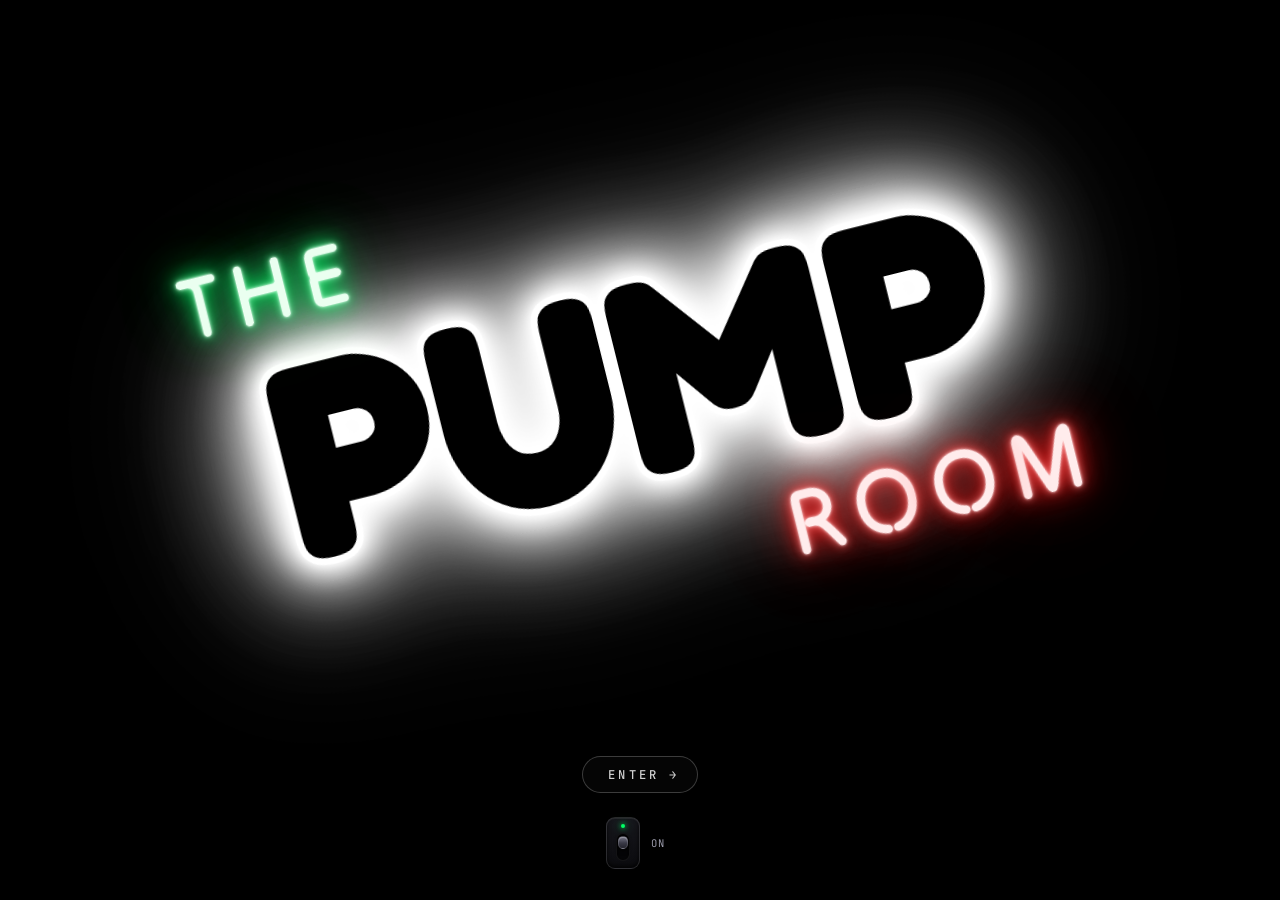
==== commit 9fcf4be5: "Make PUMP letter interiors black with bright backlit white neon glow" ====
--- a/index.html
+++ b/index.html
@@ -63,7 +63,7 @@
                 <stop offset="100%" stop-color="#111115" />
               </linearGradient>
 
-              <!-- Multi-stage optical bloom so PUMP looks inflated and blindingly solid white -->
+              <!-- Multi-stage optical bloom for bright white halo around black PUMP letters -->
               <filter
                 id="pump-bloom"
                 x="-60%"
@@ -72,16 +72,17 @@
                 height="290%"
                 color-interpolation-filters="sRGB"
               >
-                <feGaussianBlur in="SourceGraphic" stdDeviation="3.5" result="blur-tight" />
-                <feGaussianBlur in="SourceGraphic" stdDeviation="11" result="blur-mid" />
-                <feGaussianBlur in="SourceGraphic" stdDeviation="25" result="blur-wide" />
+                <feGaussianBlur in="SourceGraphic" stdDeviation="3" result="blur-tight" />
+                <feGaussianBlur in="SourceGraphic" stdDeviation="10" result="blur-mid" />
+                <feGaussianBlur in="SourceGraphic" stdDeviation="24" result="blur-wide" />
                 <feGaussianBlur in="SourceGraphic" stdDeviation="48" result="blur-halo" />
                 <feComponentTransfer in="blur-halo" result="blur-halo-soft">
-                  <feFuncA type="linear" slope="0.5" />
+                  <feFuncA type="linear" slope="0.6" />
                 </feComponentTransfer>
                 <feMerge>
                   <feMergeNode in="blur-halo-soft" />
                   <feMergeNode in="blur-wide" />
+                  <feMergeNode in="blur-mid" />
                   <feMergeNode in="blur-mid" />
                   <feMergeNode in="blur-tight" />
                   <feMergeNode in="SourceGraphic" />
--- a/neon.css
+++ b/neon.css
@@ -112,8 +112,8 @@
 .pump-text {
   font-family: var(--font-pump);
   font-weight: 700;
-  font-size: 200px;
-  letter-spacing: -4px;
+  font-size: 196px;
+  letter-spacing: 3px;
   stroke-linejoin: round;
   stroke-linecap: round;
   paint-order: stroke fill;
@@ -123,34 +123,33 @@
 .pump-bloom-layer {
   fill: var(--neon-white);
   stroke: var(--neon-white);
-  stroke-width: 26px;
+  stroke-width: 14px;
   opacity: 0;
   transition: opacity 0.08s ease-out;
 }
 
 .pump-body-layer {
   fill: url(#pump-unlit-grad);
-  stroke: var(--glass-unlit);
-  stroke-width: 24px;
-  transition: opacity 0.1s ease-out;
-}
-
-/* Lit blinding-white pillowy surge state */
+  stroke: #000000;
+  stroke-width: 4px;
+  transition: fill 0.12s ease-out;
+}
+
+/* Lit backlit state: jet-black letter interiors framed by bright white neon bloom */
 .neon-hero[data-pump="lit"] .pump-bloom-layer {
   opacity: 1;
   animation: pump-bloom-surge 0.34s cubic-bezier(0.16, 1, 0.3, 1) forwards;
 }
 
 .neon-hero[data-pump="lit"] .pump-body-layer {
-  fill: url(#pump-lit-grad);
-  stroke: var(--neon-white);
-  stroke-width: 23px;
-  animation: pump-body-surge 0.32s cubic-bezier(0.16, 1, 0.3, 1) forwards;
+  fill: #000000;
+  stroke: #000000;
+  stroke-width: 4px;
 }
 
 .neon-hero[data-pump="lit"] .word-pump-svg {
-  filter: drop-shadow(0 0 0.09em rgba(255, 255, 255, 0.72))
-    drop-shadow(0 0 0.24em rgba(255, 255, 255, 0.38));
+  filter: drop-shadow(0 0 0.08em rgba(255, 255, 255, 0.85))
+    drop-shadow(0 0 0.24em rgba(255, 255, 255, 0.45));
   animation: pump-halo-surge 0.36s cubic-bezier(0.16, 1, 0.3, 1) forwards;
 }
 
